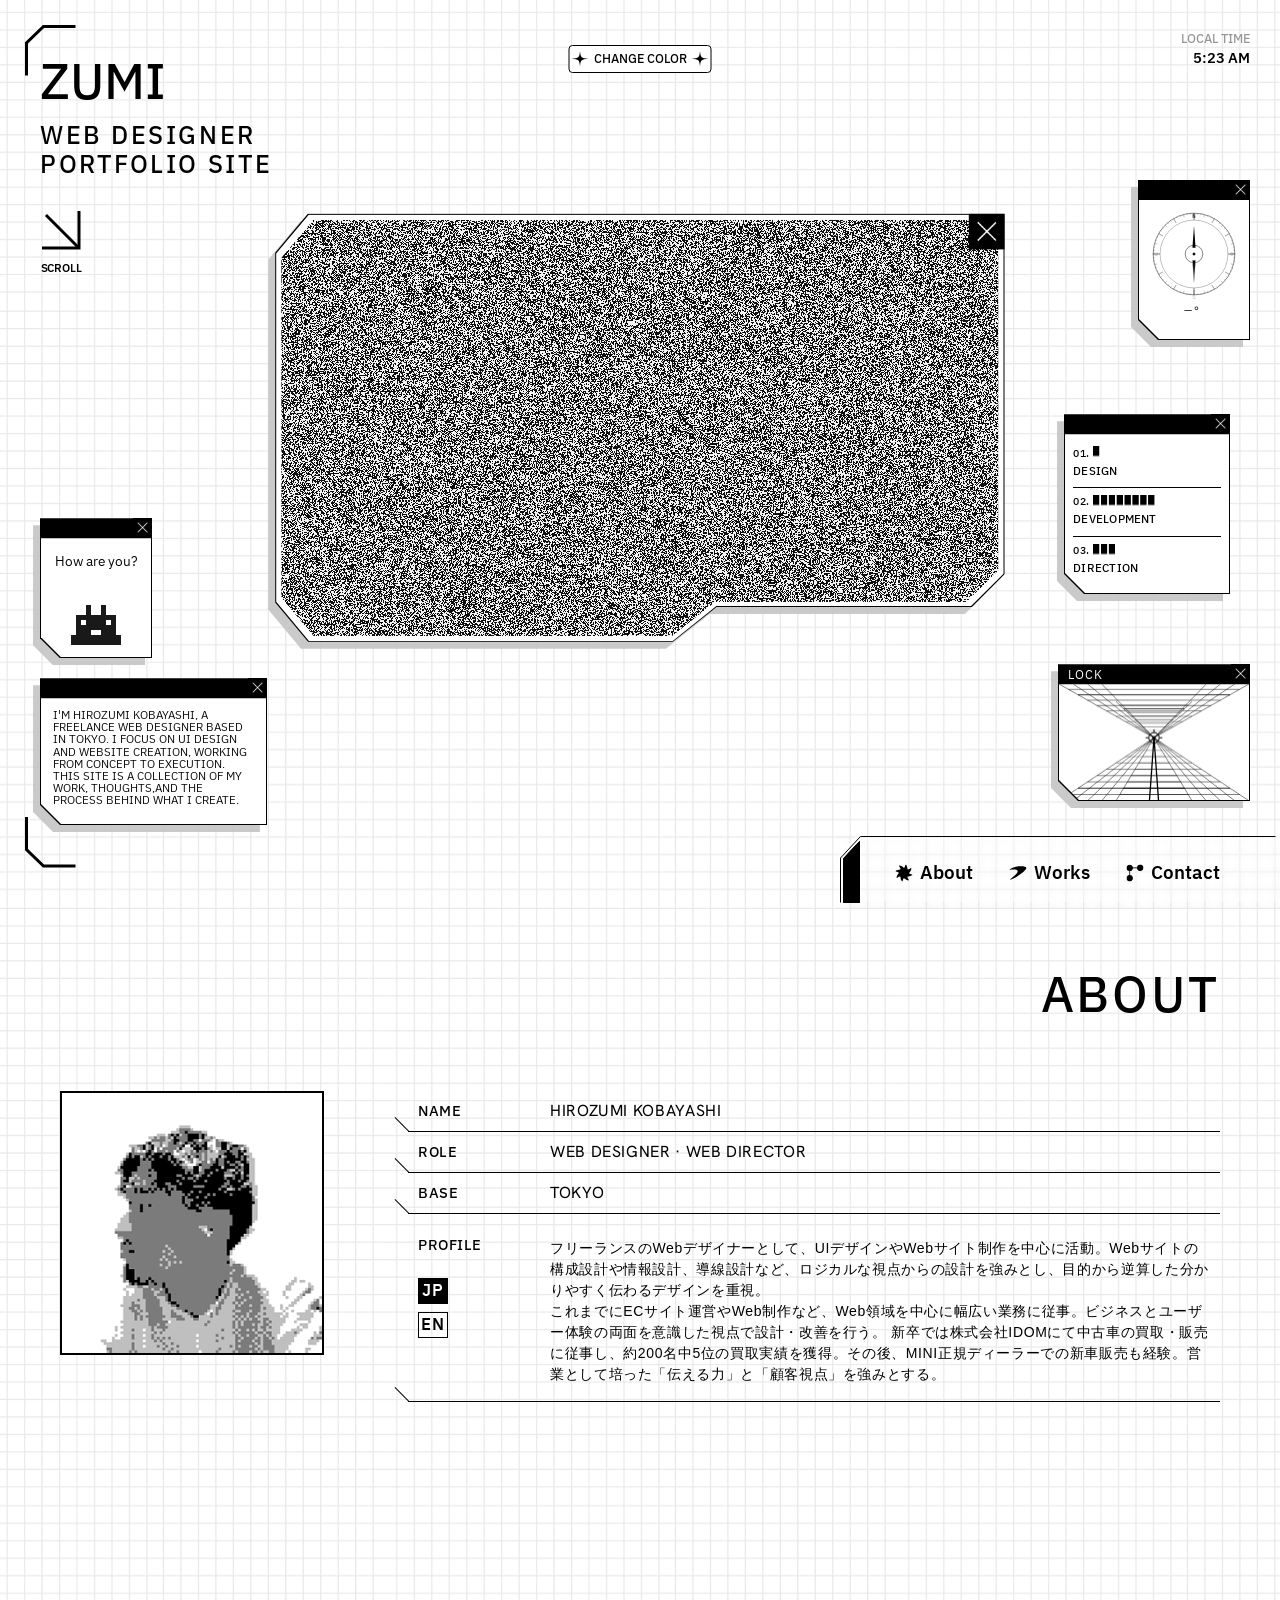
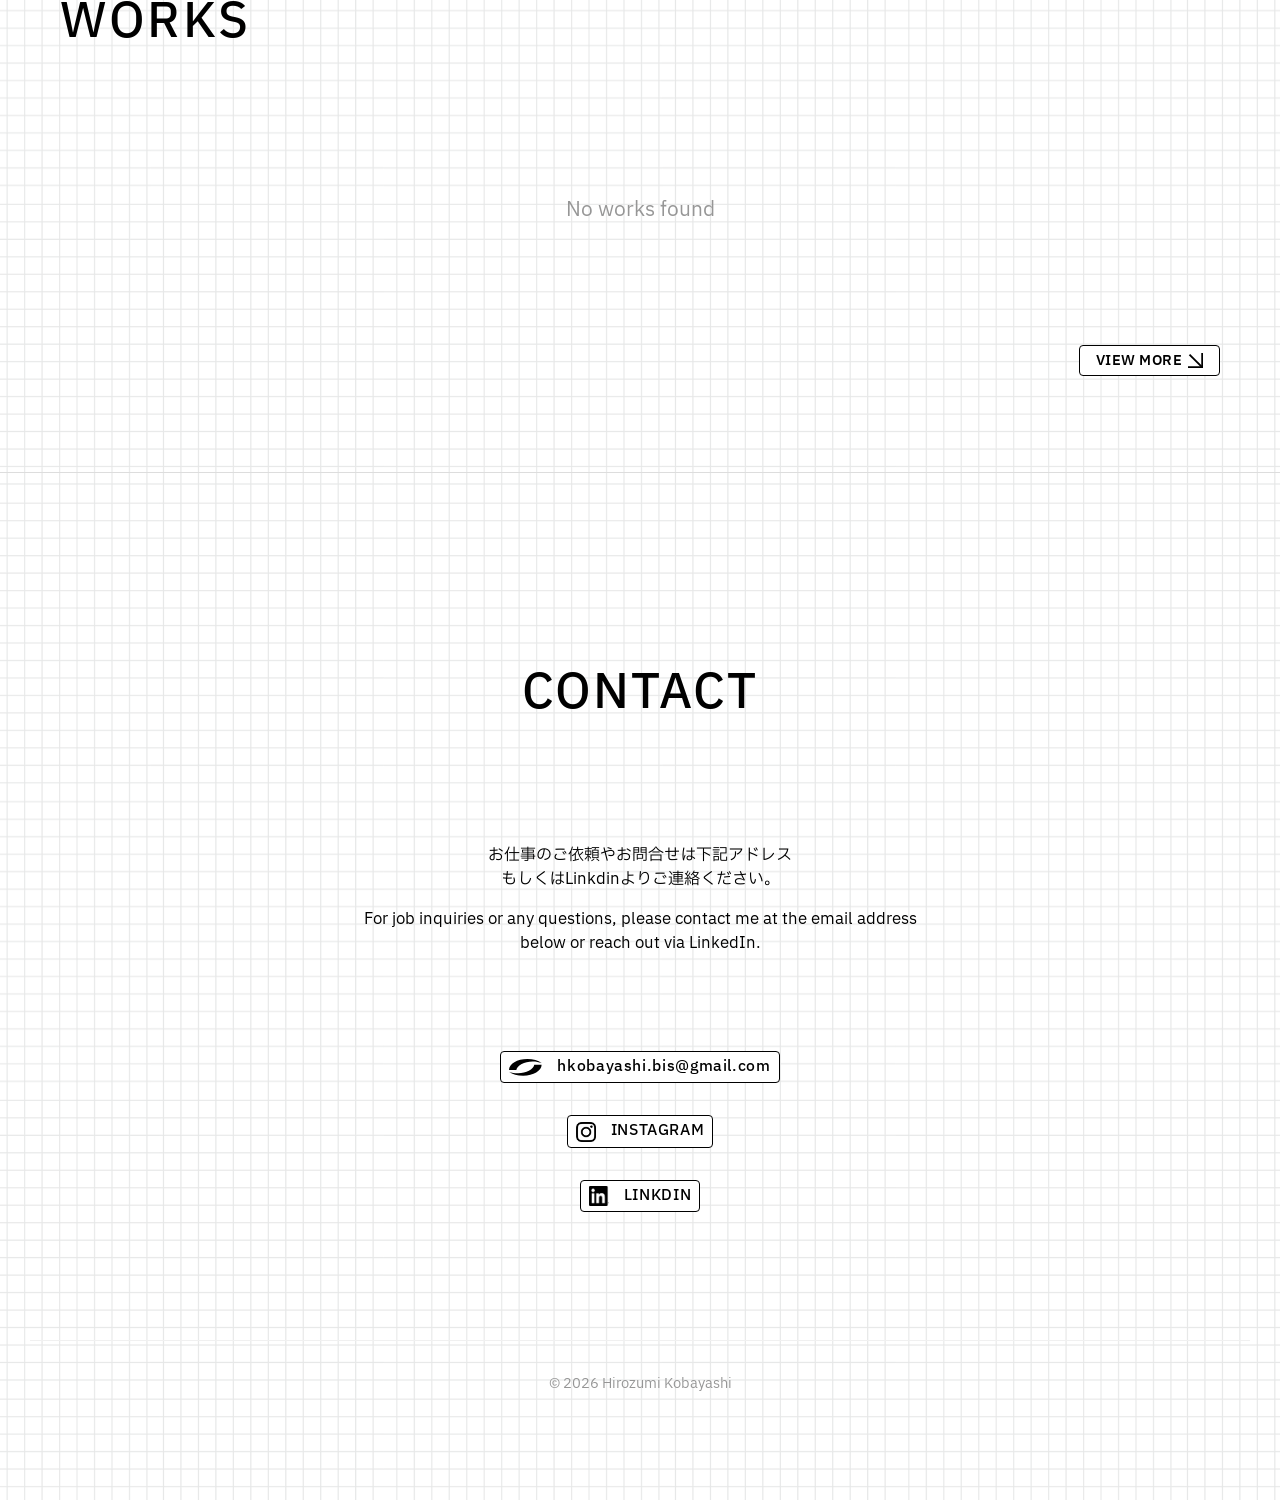
==== index.html @ ba801292 "Initial commit" ====
<!DOCTYPE html>
<html lang="en">

<head>
    <meta charset="UTF-8">
    <meta name="viewport" content="width=device-width, initial-scale=1.0">
    <title>Zumi - Web Designer Portfolio</title>
    <link rel="preconnect" href="https://fonts.googleapis.com">
    <link rel="preconnect" href="https://fonts.gstatic.com" crossorigin>
    <link
        href="https://fonts.googleapis.com/css2?family=Hanken+Grotesk:ital,wght@0,100..900;1,100..900&family=IBM+Plex+Sans+JP:wght@100;200;300;400;600;700&display=swap"
        rel="stylesheet">
    <link rel="stylesheet" href="style.css">
    <link rel="stylesheet" href="assets/css/main.css">
    <link rel="stylesheet" href="assets/css/archive.css">
</head>

<body>
    <!-- Navigation Fixed Header -->
    <header class="site-header fixed-header">
        <div class="header-container">
            <div class="header-border">
                <svg xmlns="http://www.w3.org/2000/svg" width="436" height="67" viewBox="0 0 436 67" fill="none">
                    <path id="border1" d="M19.5 5.5V66.5H3.5V22.5L19.5 5.5Z" fill="black" />
                    <path id="border2" d="M435.5 0.5H20.4661L0.5 22.0278V66.5M19.5 5.5V66.5H3.5V22.5L19.5 5.5Z"
                        stroke="black" />
                </svg>
                <!-- Primary Navigation -->
                <nav class="site-nav">
                    <ul class="nav-menu">
                        <li class="nav-item">
                            <a href="#about" class="nav-link">
                                <svg xmlns="http://www.w3.org/2000/svg" width="337" height="337" viewBox="0 0 337 337"
                                    fill="none" alt="About Icon" class="nav-icon">
                                    <path
                                        d="M334.28 197C313.28 193 290.28 189 272.28 176C267.28 167 275.28 159 281.28 152C296.28 131 308.28 112 314.28 87C315.28 80 312.28 70 304.28 71C288.28 85 268.28 96 247.28 99C242.28 100 239.28 95 238.28 91C235.28 63 227.28 36 216.28 11C213.28 5 207.28 0 200.28 0C193.28 1 195.28 10 194.28 15C190.28 33 186.28 50 175.28 64C172.28 68 167.28 66 163.28 64C138.28 46 115.28 30 86.28 22C81.28 21 77.28 23 73.28 25C69.28 27 71.28 30 71.28 32C82.28 51 96.28 67 99.28 89C99.28 94 95.28 97 91.28 97C62.28 101 36.28 108 10.28 120C3.28004 124 -2.71996 132 1.28004 140C22.28 143 42.28 147 61.28 159C65.28 161 67.28 165 65.28 169C54.28 188 40.28 204 31.28 224C27.28 233 24.28 241 21.28 250C20.28 256 22.28 262 27.28 265C29.28 266 32.28 266 34.28 264L37.28 261C40.28 260 42.28 258 44.28 256C59.28 248 72.28 237 89.28 238C92.28 238 95.28 238 96.28 242C99.28 254 99.28 265 102.28 277C103.28 281 104.28 284 105.28 288C110.28 302 113.28 316 122.28 329C125.28 334 132.28 339 139.28 335C143.28 318 145.28 302 152.28 286C156.28 279 160.28 268 169.28 272C174.28 274 179.28 278 184.28 282C204.28 297 226.28 307 249.28 315C253.28 316 257.28 315 260.28 313C262.28 311 267.28 308 265.28 305C252.28 287 240.28 268 236.28 247C238.28 239 247.28 238 254.28 238C280.28 235 304.28 227 328.28 215C333.28 212 339.28 203 334.28 197Z" />
                                </svg>
                                <span>About</span>
                            </a>
                        </li>
                        <li class="nav-item">
                            <a href="./archive.html" class="nav-link">
                                <svg xmlns="http://www.w3.org/2000/svg" width="370" height="292" viewBox="0 0 370 292"
                                    fill="none" class="nav-icon" alt="Works Icon">
                                    <path
                                        d="M44.8409 281.771C-87.4091 331.661 196.751 181.841 177.921 102.111C162.391 36.3907 -89.9589 108.481 34.2611 45.6407C155.011 -15.4493 352.221 -9.90923 368.971 31.0408C384.511 69.0108 177.081 231.881 44.8309 281.771H44.8409Z" />
                                </svg>
                                <span>Works</span>
                            </a>
                        </li>
                        <li class="nav-item">
                            <a href="#contact" class="nav-link">
                                <svg xmlns="http://www.w3.org/2000/svg" width="197" height="195" viewBox="0 0 197 195"
                                    fill="none" class="nav-icon" alt="Contact Icon">
                                    <path
                                        d="M159.171 0C139.929 0 124.094 14.5736 122.094 33.2848H74.1965C71.5914 15.2337 56.0668 1.35951 37.2927 1.35951C16.6954 1.35951 0 18.055 0 38.6523C0 57.8939 14.5737 73.7288 33.2849 75.7288V120.385C14.5737 122.385 0 138.22 0 157.462C0 178.059 16.6954 194.754 37.2927 194.754C57.8899 194.754 74.5855 178.059 74.5855 157.462C74.5855 138.22 60.0118 122.385 41.3006 120.385V75.7288C59.1435 73.8192 73.2142 59.332 74.4794 41.3045H122.09C124.09 60.0157 139.925 74.5894 159.167 74.5894C179.764 74.5894 196.46 57.8939 196.46 37.2967C196.46 16.6994 179.764 0.00393311 159.167 0.00393311L159.171 0Z" />
                                </svg>
                                <span>Contact</span>
                            </a>
                        </li>
                    </ul>
                </nav>
            </div>
            <div class="header-bg">
                <svg xmlns="http://www.w3.org/2000/svg" width="445" height="66" viewBox="0 0 445 66" fill="none">
                    <foreignObject x="0" y="0" width="0" height="0">
                        <div xmlns="http://www.w3.org/1999/xhtml"
                            style="backdrop-filter:blur(0px);clip-path:url(#bgblur_0_22_301_clip_path);height:100%;width:100%">
                        </div>
                    </foreignObject>
                    <path data-figma-bg-blur-radius="0" d="M20 0.133975L445 0V66H0V21.5L20 0.133975Z" fill="white"
                        fill-opacity="0.4" />
                    <defs>
                        <clipPath id="bgblur_0_22_301_clip_path" transform="translate(0 0)">
                            <path d="M20 0.133975L445 0V66H0V21.5L20 0.133975Z" />
                        </clipPath>
                    </defs>
                </svg>

            </div>
        </div>
    </header>

    <div class="screen-frame top">
        <svg xmlns="http://www.w3.org/2000/svg" width="51" height="51" viewBox="0 0 51 51" fill="none">
            <path d="M50.5 1.5L18.5 1.5L1.5 18V50.5" stroke="black" stroke-width="3" />
        </svg>
    </div>

    <div class="screen-frame bottom">
        <svg xmlns="http://www.w3.org/2000/svg" width="51" height="51" viewBox="0 0 51 51" fill="none">
            <path d="M50.5 49H18.5L1.5 32.5V0" stroke="black" stroke-width="3" />
        </svg>
    </div>

    <div class="local-time">
        <p class="time-label">LOCAL TIME</p>
        <p class="time-display" id="current-time">--:-- --</p>
    </div>

    <button id="btn-toggle"><svg xmlns="http://www.w3.org/2000/svg" width="17" height="16" viewBox="0 0 17 16"
            fill="none">
            <path
                d="M17 7.81817C9.71271 8.43728 9.16754 8.93359 8.5 15.6363C7.8269 8.93359 7.28729 8.43216 0 7.81817C7.28729 7.19906 7.83246 6.70275 8.5 0C9.1731 6.70275 9.71271 7.20418 17 7.81817Z" />
        </svg><span>CHANGE COLOR</span><svg xmlns="http://www.w3.org/2000/svg" width="17" height="16"
            viewBox="0 0 17 16" fill="none">
            <path
                d="M17 7.81817C9.71271 8.43728 9.16754 8.93359 8.5 15.6363C7.8269 8.93359 7.28729 8.43216 0 7.81817C7.28729 7.19906 7.83246 6.70275 8.5 0C9.1731 6.70275 9.71271 7.20418 17 7.81817Z" />
        </svg></button>

    <!-- Main Content Wrapper -->
    <div class="site-main-wrapper">
        <!-- Hero Section -->
        <section class="hero-section" id="home">
            <div class="hero-container">
                <div class="hero-left">
                    <div class="hero-left-inner">
                        <h1 class="hero-title">ZUMI</h1>
                        <div class="hero-subtitle">
                            <h2>Web Designer<br>Portfolio Site</h2>
                        </div>
                        <a href="#about" class="scroll-btn">
                            <svg xmlns="http://www.w3.org/2000/svg" width="39" height="39" viewBox="0 0 39 39"
                                fill="none">
                                <path d="M37 0V37H0" stroke-width="3" />
                                <line x1="35.9393" y1="36.0607" x2="3.93934" y2="4.06066" stroke-width="3" />
                            </svg>
                            <span>SCROLL</span>
                        </a>
                    </div>
                    <div class="hero-left-bottom">
                        <div class="shadow-wrapper">
                            <div class="monster-container">
                                <div class="monster-inner">
                                    <p class="speech">&#92;&ensp;Hi Guys!&ensp;/</p>
                                    <div class="pixel-monster"></div>
                                </div>
                            </div>
                        </div>
                        <div class="shadow-wrapper wait">
                            <div class="intro-txt">
                                <div class="box-inner">
                                    <p>I'm Hirozumi Kobayashi, a freelance web designer based in Tokyo. I focus on UI
                                        design and website creation, working from concept to execution. This site is a
                                        collection of my work, thoughts,and the process behind what I create.</p>
                                </div>
                            </div>
                        </div>
                    </div>


                </div>

            </div>
            <!-- Portfolio Preview - Slideshow -->
            <div class="card-shadow" id="no1">
                <div class="card-border-outer">
                    <div class="card-border-inner">
                        <div class="slideshow-container">
                            <div class="card-content slide ">
                                <div class="transparent"></div>
                            </div>
                            <div class="card-content slide active">
                                <img src="assets/images/slider1.png" alt="Featured Work 1">
                            </div>
                            <div class="card-content slide ">
                                <div class="transparent"></div>
                            </div>
                            <div class="card-content slide">
                                <img src="assets/images/slider2.png" alt="Featured Work 2">
                            </div>
                            <div class="card-content slide ">
                                <div class="transparent"></div>
                            </div>
                            <div class="card-content slide">
                                <img src="assets/images/slider3.png" alt="Featured Work 3">
                            </div>
                        </div>
                    </div>
                </div>
            </div>

            <div class="shadow-wrapper">
                <div class="compass-box wait">
                    <div class="box-inner">
                        <div class="compass-wrap">
                            <svg id="compass" viewBox="-140 -140 280 280" xmlns="http://www.w3.org/2000/svg">
                                <circle cx="0" cy="0" r="130" fill="none" stroke="#111" stroke-width="1.5" />
                                <circle cx="0" cy="0" r="108" fill="none" stroke="#ddd" stroke-width="0.8" />
                                <circle cx="0" cy="0" r="28" fill="none" stroke="#111" stroke-width="1.5" />
                                <g id="ticks"></g>
                                <line x1="0" y1="-130" x2="0" y2="-108" stroke="#111" stroke-width="1.5" />
                                <line x1="0" y1="108" x2="0" y2="130" stroke="#111" stroke-width="1.5" />
                                <line x1="-130" y1="0" x2="-108" y2="0" stroke="#111" stroke-width="1.5" />
                                <line x1="108" y1="0" x2="130" y2="0" stroke="#111" stroke-width="1.5" />
                                <text x="0" y="-114" text-anchor="middle" dominant-baseline="auto"
                                    font-family="'Courier New',monospace" font-size="18" fill="#111">N</text>
                                <text x="0" y="130" text-anchor="middle" dominant-baseline="hanging"
                                    font-family="'Courier New',monospace" font-size="18" fill="#bbb">S</text>
                                <text x="116" y="0" text-anchor="start" dominant-baseline="middle"
                                    font-family="'Courier New',monospace" font-size="18" fill="#bbb">E</text>
                                <text x="-116" y="0" text-anchor="end" dominant-baseline="middle"
                                    font-family="'Courier New',monospace" font-size="18" fill="#bbb">W</text>
                                <g id="needle">
                                    <polygon points="0,-90 5,-20 -5,-20" fill="#111" />
                                    <polygon points="0,90 5,20 -5,20" fill="none" stroke="#bbb" stroke-width="1.2" />
                                    <circle cx="0" cy="0" r="4" fill="#111" />
                                </g>
                            </svg>
                        </div>

                        <div class="readout">
                            <div class="deg" id="degTxt">— °</div>
                            <div class="dir" id="dirTxt"></div>
                        </div>
                    </div>
                </div>
            </div>
            <div class="shadow-wrapper">
                <div class="scope-wrap">
                    <div class="screen">
                        <canvas id="c"></canvas>
                    </div>
                    <div class="readout-scope" id="rd">↓K7K3</div>
                </div>
            </div>
            <div class="shadow-wrapper">
                <div class="meter-container">
                    <div class="meter-inner">
                        <div class="row">
                            <div class="top-line">
                                <span class="num">01.</span>
                                <div class="bar-area"><canvas id="c1" height="7"></canvas></div>
                            </div>
                            <div class="label">DESIGN</div>
                        </div>
                        <div class="row">
                            <div class="top-line">
                                <span class="num">02.</span>
                                <div class="bar-area"><canvas id="c2" height="7"></canvas></div>
                            </div>
                            <div class="label">DEVELOPMENT</div>
                        </div>
                        <div class="row">
                            <div class="top-line">
                                <span class="num">03.</span>
                                <div class="bar-area"><canvas id="c3" height="7"></canvas></div>
                            </div>
                            <div class="label">DIRECTION</div>
                        </div>
                    </div>
                </div>
            </div>
        </section>

        <!-- About Section -->
        <section class="about-section" id="about">
            <div class="section-container">
                <div class="about-wrapper">
                    <h2 class="about-title">ABOUT</h2>
                    <div class="about-content">
                        <!-- Profile Image -->
                        <div class="about-image-container">
                            <div class="image-shadow"></div>
                            <img src="assets/images/self-portrait.png" alt="Profile" class="about-image">
                        </div>

                        <!-- Profile Information -->
                        <div class="about-info">
                            <!-- Metadata Section -->
                            <div class="about-metadata">
                                <div class="metadata-row">
                                    <span class="metadata-label">NAME</span>
                                    <span class="metadata-value">HIROZUMI KOBAYASHI</span>
                                </div>
                                <div class="metadata-row">
                                    <span class="metadata-label">ROLE</span>
                                    <span class="metadata-value">WEB DESIGNER · WEB DIRECTOR</span>
                                </div>
                                <div class="metadata-row">
                                    <span class="metadata-label">BASE</span>
                                    <span class="metadata-value">TOKYO</span>
                                </div>
                            </div>

                            <!-- Profile Section -->
                            <div class="about-profile">
                                <div class="profile-header">
                                    <h3 class="profile-title">PROFILE</h3>
                                    <div class="language-toggle">
                                        <button class="lang-btn active" data-lang="jp">JP</button>
                                        <button class="lang-btn" data-lang="en">EN</button>
                                    </div>
                                </div>

                                <div class="profile-text" id="profile-jp">
                                    <p>フリーランスのWebデザイナーとして、UIデザインやWebサイト制作を中心に活動。Webサイトの構成設計や情報設計、導線設計など、ロジカルな視点からの設計を強みとし、目的から逆算した分かりやすく伝わるデザインを重視。<br>
                                        これまでにECサイト運営やWeb制作など、Web領域を中心に幅広い業務に従事。ビジネスとユーザー体験の両面を意識した視点で設計・改善を行う。
                                        新卒では株式会社IDOMにて中古車の買取・販売に従事し、約200名中5位の買取実績を獲得。その後、MINI正規ディーラーでの新車販売も経験。営業として培った「伝える力」と「顧客視点」を強みとする。
                                    </p>
                                </div>

                                <div class="profile-text hidden" id="profile-en">
                                    <p>Freelance Web Designer specializing in UI design and website development.
                                        Strengths include logical, structured approaches to website architecture,
                                        information design, and user flow, with a strong focus on creating clear,
                                        purpose-driven designs by working backward from business goals.<br>Experienced
                                        in a wide range of web-related work, including e-commerce site operations and
                                        web production. Approaches design and improvement from both business and user
                                        experience perspectives.<br>Began career at IDOM Inc., working in used car
                                        purchasing and sales, achieving 5th place in performance out of approximately
                                        200 employees. Later gained experience in new car sales at an authorized MINI
                                        dealership. Brings strong communication skills and a customer-centric mindset
                                        developed through a background in sales.</p>
                                </div>
                            </div>
                        </div>
                    </div>
                </div>
            </div>
        </section>

        <!-- Works Section -->
        <section class="works-section" id="works">
            <div class="section-container">
                <h2 class="section-title">Works</h2>
                <div class="works-grid" id="works-container">
                    <!-- Works will be dynamically loaded from microCMS -->
                    <div class="loading">Loading works...</div>
                </div>
                <div class="link-wrapper">
                    <a href="./archive.html" class="link-btn" target="_blank" rel="noopener noreferrer">
                        <span>VIEW MORE</span><svg xmlns="http://www.w3.org/2000/svg" width="15" height="15"
                            viewBox="0 0 39 39" fill="none">
                            <path d="M37 0V37H0" stroke-width="5"></path>
                            <line x1="35.9393" y1="36.0607" x2="3.93934" y2="4.06066" stroke-width="5"></line>
                        </svg>
                    </a>
                </div>
            </div>
        </section>

        <!-- Footer -->
        <footer class="site-footer" id="contact">
            <div class="footer-container">
                <section class="contact-section">
                    <div class="contact-header">
                        <h2>Contact</h2>
                    </div>

                    <div class="contact-content">
                        <div class="contact-message">
                            <p>お仕事のご依頼やお問合せは下記アドレス<br>
                                もしくはLinkdinよりご連絡ください。</p>
                            <p>For job inquiries or any questions, please contact me at the email address below or reach
                                out via LinkedIn.</p>
                        </div>

                        <!-- Contact Links -->
                        <div class="contact-links">
                            <!-- Email -->
                            <a href="mailto:hkobayashi.bis@gmail.com" class="link-box email-link">
                                <svg xmlns="http://www.w3.org/2000/svg" width="33" height="17" viewBox="0 0 33 17"
                                    fill="none">
                                    <path
                                        d="M32.616 3.98827C30.0295 2.97522 26.9284 2.38487 23.5957 2.38487C15.231 2.38487 8.32946 6.10113 7.33794 10.9002H0C0 4.87999 8.23488 0 18.3934 0C24.1247 0 29.2435 1.55317 32.616 3.98893V3.98827Z" />
                                    <path
                                        d="M0 12.6695C2.58645 13.6826 5.68757 14.2729 9.02027 14.2729C17.385 14.2729 24.2865 10.5567 25.278 5.75757H32.616C32.616 11.7778 24.3811 16.6578 14.2225 16.6578C8.49124 16.6578 3.37249 15.1046 0 12.6689V12.6695Z"
                                        fill="black" />
                                </svg>
                                <span>hkobayashi.bis@gmail.com</span>
                            </a>

                            <!-- Instagram -->
                            <a href="https://www.instagram.com/zumi_3132" class="link-box instagram-link"
                                target="_blank" rel="noopener noreferrer">
                                <figure class="icon-box">
                                    <div class="icon-shadow"></div>
                                    <img src="assets/images/insta-i.png" alt="Instagram Icon" class="contact-icon">
                                </figure>
                                <span>INSTAGRAM</span>
                            </a>

                            <!-- LinkedIn -->
                            <a href="www.linkedin.com/in/zumi3132" class="link-box linkedin-link" target="_blank"
                                rel="noopener noreferrer">
                                <figure class="icon-box">
                                    <div class="icon-shadow"></div>
                                    <img src="assets/images/linkdin-i.png" alt="LinkedIn Icon" class="contact-icon">
                                </figure>
                                <span>LINKDIN</span>
                            </a>
                        </div>
                    </div>

                    <!-- Copyright -->
                    <div class="copyright">
                        <p>© 2026 Hirozumi Kobayashi</p>
                    </div>
                </section>
            </div>
        </footer>
    </div>

    <script src="assets/js/main.js"></script>
    <script src="assets/js/top.js"></script>
</body>

<script>
    const canvas = document.getElementById('c');
    const ctx = canvas.getContext('2d');

    let W, H;
    function resize() {
        const r = canvas.parentElement.getBoundingClientRect();
        W = r.width; H = r.height;
        canvas.width = W; canvas.height = H;
    }
    resize();
    new ResizeObserver(resize).observe(canvas.parentElement);

    function getFillcolor() {
        return getComputedStyle(document.documentElement)
            .getPropertyValue('--color-primary').trim() || '#000';
    }

    const YELLOW = getFillcolor();
    const RED = getFillcolor();

    // scroll offset 0..1 cycles one "tile" forward
    let scroll = 0;
    const SPEED = 0.02;

    // Number of depth segments visible
    const SEGS = 10;

    function lerp(a, b, t) { return a + (b - a) * t; }

    function drawScene(scroll) {
        ctx.clearRect(0, 0, W, H);

        // --- Layout constants (in screen pixels) ---
        // The "tunnel" maps to left wall x=leftWall, right wall x=rightWall
        // at the NEAR edge (bottom of screen) and converges to VP
        const vpX = W * 0.5;
        const vpY = H * 0.46;  // vanishing point slightly above center

        // Near-plane extents
        const nearLeft = 0;
        const nearRight = W;
        const nearTop = 0;
        const nearBot = H;

        // Wall columns (left inner wall and right inner wall) at near plane
        // These define the trench width
        const trenchNearL = W * 0.30;
        const trenchNearR = W * 0.70;
        // Trench top / bottom at near plane
        const trenchNearTop = H * 0.15;
        const trenchNearBot = H;

        // VP for trench corners
        // All trench edges converge to vpX, vpY

        // Helper: get x on a line from (vpX,vpY) to (nearX, nearY) at depth t (0=vp, 1=near)
        function tx(nearX, t) { return lerp(vpX, nearX, t); }
        function ty(nearY, t) { return lerp(vpY, nearY, t); }

        // t values for each depth slice (scroll shifts them)
        // We draw SEGS+1 horizontal "rings"
        function tAtSlice(i) {
            // i=0 nearest, i=SEGS furthest
            // perspective: t = (i/SEGS)^0.55  so lines bunch at VP
            let raw = (i / SEGS + scroll) % 1;
            // map linearly — spacing appears perspective via the convergence math itself
            return raw;
        }

        ctx.lineWidth = 0.5;
        ctx.strokeStyle = YELLOW;
        ctx.globalAlpha = 1;

        // ---- Draw outer walls (floor and ceiling extending to screen edges) ----
        // These are the outer surfaces: ceiling goes from screen top-left/right to trench top
        // Floor goes from trench bottom to screen bottom-left/right

        // Outer ceiling left: corner at (0,0) near, converging strip
        // Outer ceiling right: corner at (W,0) near
        // But we just draw the radial lines from VP outward to screen corners
        // and horizontal rings across the full width

        // FULL WIDTH horizontal rings (ceiling + floor outer surfaces)
        for (let i = 0; i <= SEGS; i++) {
            let t = tAtSlice(i);
            if (t <= 0.01) continue;
            let alpha = Math.min(1, t * 1.8);
            ctx.globalAlpha = alpha;

            // Outer ceiling horizontal line (screen left to screen right at this depth)
            let yTop = ty(nearTop, t);
            ctx.beginPath();
            ctx.moveTo(tx(nearLeft, t), yTop);
            ctx.lineTo(tx(nearRight, t), yTop);
            ctx.stroke();

            // Outer floor horizontal line
            let yBot = ty(nearBot, t);
            ctx.beginPath();
            ctx.moveTo(tx(nearLeft, t), yBot);
            ctx.lineTo(tx(nearRight, t), yBot);
            ctx.stroke();

            // Trench inner ceiling (top of trench)
            let yTrenchTop = ty(trenchNearTop, t);
            ctx.beginPath();
            ctx.moveTo(tx(trenchNearL, t), yTrenchTop);
            ctx.lineTo(tx(trenchNearR, t), yTrenchTop);
            ctx.stroke();

            // Trench floor bottom line
            let yTrenchBot = ty(trenchNearBot, t);
            ctx.beginPath();
            ctx.moveTo(tx(trenchNearL, t), yTrenchBot);
            ctx.lineTo(tx(trenchNearR, t), yTrenchBot);
            ctx.stroke();
        }
        ctx.globalAlpha = 1;

        // ---- Radial lines (from VP outward) ----
        // Outer ceiling left side: VP -> (0, 0)
        ctx.beginPath(); ctx.moveTo(vpX, vpY); ctx.lineTo(nearLeft, nearTop); ctx.stroke();
        // Outer ceiling right side
        ctx.beginPath(); ctx.moveTo(vpX, vpY); ctx.lineTo(nearRight, nearTop); ctx.stroke();
        // Outer floor left
        ctx.beginPath(); ctx.moveTo(vpX, vpY); ctx.lineTo(nearLeft, nearBot); ctx.stroke();
        // Outer floor right
        ctx.beginPath(); ctx.moveTo(vpX, vpY); ctx.lineTo(nearRight, nearBot); ctx.stroke();

        // Trench left wall outer edge (left inner wall -> screen left)
        ctx.beginPath(); ctx.moveTo(vpX, vpY); ctx.lineTo(trenchNearL, nearBot); ctx.stroke();
        ctx.beginPath(); ctx.moveTo(vpX, vpY); ctx.lineTo(trenchNearL, trenchNearTop); ctx.stroke();
        // Trench right wall outer edge
        ctx.beginPath(); ctx.moveTo(vpX, vpY); ctx.lineTo(trenchNearR, nearBot); ctx.stroke();
        ctx.beginPath(); ctx.moveTo(vpX, vpY); ctx.lineTo(trenchNearR, trenchNearTop); ctx.stroke();

        // Extra vertical lines on ceiling/floor surface for grid density
        const EXTRA = 3;
        for (let e = 1; e <= EXTRA; e++) {
            let f = e / (EXTRA + 1);
            // Ceiling left zone
            let nx = lerp(nearLeft, trenchNearL, f);
            ctx.beginPath(); ctx.moveTo(vpX, vpY); ctx.lineTo(nx, nearTop); ctx.stroke();
            ctx.beginPath(); ctx.moveTo(vpX, vpY); ctx.lineTo(nx, nearBot); ctx.stroke();
            // Ceiling right zone
            let nx2 = lerp(trenchNearR, nearRight, f);
            ctx.beginPath(); ctx.moveTo(vpX, vpY); ctx.lineTo(nx2, nearTop); ctx.stroke();
            ctx.beginPath(); ctx.moveTo(vpX, vpY); ctx.lineTo(nx2, nearBot); ctx.stroke();
        }

        // ---- Red stripes (two vertical lines in center of trench) ----
        // They converge from VP downward within the trench
        const redLfrac = 0.44, redRfrac = 0.56;
        const redNearL = lerp(trenchNearL, trenchNearR, redLfrac);
        const redNearR = lerp(trenchNearL, trenchNearR, redRfrac);

        ctx.strokeStyle = RED;
        ctx.lineWidth = 1.3;
        ctx.beginPath(); ctx.moveTo(vpX, vpY); ctx.lineTo(redNearL, H); ctx.stroke();
        ctx.beginPath(); ctx.moveTo(vpX, vpY); ctx.lineTo(redNearR, H); ctx.stroke();
        ctx.strokeStyle = YELLOW;
        ctx.lineWidth = 1;

        // ---- Crosshair (fixed center) ----
        const cx = vpX, cy = vpY;
        const cr = Math.min(W, H) * 0.045;
        ctx.strokeStyle = YELLOW;
        ctx.lineWidth = 1;
        ctx.beginPath(); ctx.arc(cx, cy, cr, 0, Math.PI * 2); ctx.stroke();
        ctx.beginPath(); ctx.arc(cx, cy, cr * 0.25, 0, Math.PI * 2); ctx.stroke();
        // crosshair lines
        ctx.beginPath();
        ctx.moveTo(cx - cr * 1.6, cy); ctx.lineTo(cx - cr * 1.05, cy);
        ctx.moveTo(cx + cr * 1.05, cy); ctx.lineTo(cx + cr * 1.6, cy);
        ctx.moveTo(cx, cy - cr * 1.6); ctx.lineTo(cx, cy - cr * 1.05);
        ctx.moveTo(cx, cy + cr * 1.05); ctx.lineTo(cx, cy + cr * 1.6);
        ctx.stroke();
    }

    let frame = 0;
    function loop() {
        scroll = (scroll + SPEED) % 1;
        drawScene(scroll);
        frame++;
        requestAnimationFrame(loop);
    }
    loop();

    // Readout cycle
    const codes = ['K7K3', 'LOCK', 'ARM', '7K3K', 'K7K3', 'K7K3', 'TARGET'];
    let ci = 0;
    setInterval(() => { ci = (ci + 1) % codes.length; document.getElementById('rd').textContent = codes[ci]; }, 2400);
</script>
<script>
    const H_GRAPH = 5;
    const STRIPE_W = 8;
    const GAP = 2;
    const UNIT = STRIPE_W + GAP; // 1目盛り = 12px

    // 各行の設定c4
    const configs = [
        { speed: 0.55, freqs: [0.6, 1.2], amps: [0.30, 0.20], base: 0.52 },
        { speed: 1.10, freqs: [1.0, 0.4, 1.7], amps: [0.25, 0.18, 0.16], base: 0.60 },
        { speed: 0.75, freqs: [0.35, 1.5, 0.8], amps: [0.28, 0.20, 0.12], base: 0.55 },
        { speed: 1.40, freqs: [1.3, 0.55], amps: [0.28, 0.22], base: 0.58 },
    ];

    // 各行の「現在の目盛り数（小数）」と「表示目盛り数（整数、スナップ済み）」
    const states = configs.map(() => ({ current: 0, displayed: 0 }));

    const canvases = ['c1', 'c2', 'c3'].map(id => document.getElementById(id));
    let t = 0;
    let last = null;

    function getFill() {
        return getComputedStyle(document.documentElement)
            .getPropertyValue('--color-primary').trim() || '#000';
    }

    function getRawRatio(cfg, t) {
        let v = cfg.base;
        cfg.freqs.forEach((f, i) => {
            v += cfg.amps[i] * Math.sin(2 * Math.PI * f * t * cfg.speed + i * 1.7);
        });
        return Math.max(0.04, Math.min(1.0, v));
    }

    function drawBar(canvas, steps) {
        const parent = canvas.parentElement;
        const W = parent.offsetWidth || 200;
        if (canvas.width !== W) canvas.width = W;

        const ctx = canvas.getContext('2d');
        ctx.clearRect(0, 0, W, H_GRAPH);

        if (steps <= 0) return;

        const fill = getFill();
        const barW = steps * UNIT - GAP; // 最後のGAPは不要

        ctx.save();
        ctx.beginPath();
        ctx.rect(0, 0, barW, H_GRAPH);
        ctx.clip();

        ctx.fillStyle = fill;
        const count = steps;
        for (let i = 0; i < count; i++) {
            ctx.fillRect(i * UNIT, 0, STRIPE_W, H_GRAPH);
        }

        ctx.restore();
    }

    // アナログっぽい追従: 目標に向かってなめらかに近づき、整数にスナップ
    function updateState(state, targetSteps, dt) {
        // 慣性つきで目標に近づく（速さは差に比例）
        const lag = 8.0; // 大きいほど遅い
        state.current += (targetSteps - state.current) * (1 - Math.exp(-dt * lag));

        // 目盛り単位でスナップ（0.5以上で繰り上げ）
        state.displayed = Math.round(state.current);
    }

    function frame02(ts) {
        if (last === null) last = ts;
        const dt = Math.min((ts - last) / 1000, 0.05);
        last = ts;
        t += dt;

        canvases.forEach((cv, i) => {
            const W = cv.parentElement.offsetWidth || 200;
            const maxSteps = Math.floor((W + GAP) / UNIT);

            const ratio = getRawRatio(configs[i], t);
            const targetSteps = Math.round(ratio * maxSteps);

            updateState(states[i], targetSteps, dt);
            drawBar(cv, states[i].displayed);
        });

        requestAnimationFrame(frame02);
    }

    requestAnimationFrame(frame02);
</script>

</html>
---- style.css ----
/*!
Theme Name: My Portfolio
Theme URI: https://example.com
Author: Hirozumi Kobayashi
Author URI: https://example.com
Description: A modern web design portfolio theme
Version: 1.0.0
License: GPL v2 or later
License URI: https://www.gnu.org/licenses/gpl-2.0.html
Text Domain: my-portfolio
Domain Path: /languages
*/

/* Reset & Base Styles */
* {
  margin: 0;
  padding: 0;
  box-sizing: border-box;
}

html, body {
  width: 100%;
  height: 100%;
}

body {
  font-family: 'IBM Plex Sans JP', 'Noto Sans JP', sans-serif;
  font-size: 16px;
  line-height: 1.5;
  color: var(--color-primary);
  background:url('assets/images/whole-bg.png') repeat center center;
  background-size: 40% auto;
}

/* Typography */
h1, h2, h3, h4, h5, h6 {
  font-family:  'IBM Plex Sans JP', 'Noto Sans JP', sans-serif;
  font-weight: 500;
  line-height: 1.2;
  margin: 0;
}

h1 {
  font-size: 150px;
  font-weight: 400;
  letter-spacing: 0;
  line-height: 1;
}

h2 {
  font-size: 64px;
  letter-spacing: 2.56px;
  text-transform: uppercase;
  margin-bottom: 24px;
}

p {
  margin: 0;
  margin-block-start: 0;
    margin-block-end: 0;
}

a {
  color: var(--color-primary);
  text-decoration: none;
}

a:hover {
  text-decoration: underline;
  transition:all 0.3s ease;
}
.wait:hover {
  cursor: url('./assets/images/wait-hover.png'), auto;
}
/* Container */
.container {
  max-width: 1280px;
  margin: 0 auto;
  padding: 0 30px;
}

/* Navigation */
nav {
  font-family: 'Hanken Grotesk', sans-serif;
  font-size: 18px;
  font-weight: 600;
}

nav ul {
  list-style: none;
  display: flex;
  gap: 36px;
  align-items: center;
}

nav li {
  display: flex;
  gap: 8px;
  align-items: center;
}

nav a {
  color: var(--color-primary);
  text-decoration: none;
  transition: opacity 0.3s ease;
}

nav a:hover {
  opacity: 0.7;
}

/* Buttons */
button, .btn {
  border: 1px solid ;
  background: #fff;
  font-size: 14px;
  cursor: pointer;
  transition: all 0.3s ease;
  font-family: 'IBM Plex Sans JP', sans-serif;
  font-weight: 500;
}

button:hover, .btn:hover {
  background: var(--color-primary);
  color: #fff;
}
.link-btn{
  font-size: 14px;
  font-weight: 600;
  text-transform: uppercase;
  letter-spacing: 0.48px;
  color: var(--color-primary);
  background-color: var(--color-secondary); 
  border: 1px solid var(--color-primary); 
  padding: 4px 16px;
  border-radius: 4px;
  cursor: pointer;
  align-items: center;
  display: inline-flex;
  gap: 6px;
}
.link-btn svg path,
.link-btn svg line {
  stroke: var(--color-primary);
}
.link-btn:hover svg {
  transition: 0.3s ease-in-out;
  transform: rotate(-45deg);
}

/* Links with Icons */
.link-box {
  display: inline-flex;
  align-items: center;
  gap: 15px;
  border: 1px solid ;
  padding: 8px;
  border-radius: 4px;
  background: #fff;
  font-size: 18px;
  font-family: 'IBM Plex Sans JP', sans-serif;
  font-weight: 500;
  letter-spacing: 0.72px;
  margin: 16px 0;
}

.link-box img {
  width: 20px;
  height: 20px;
}
.shadow-wrapper {
      filter: drop-shadow(-7px 7px 0 rgb(196, 196, 196, 0.9));

}
/* Sections */
section {
  padding: 96px 0;
}

/* Works Section */
.works-section {
  padding: 96px 0;
}

.section-container {
  max-width: 1280px;
  margin: 0 auto;
  padding: 0 30px;
}

.section-title {
  font-size: 48px;
  letter-spacing: 2.56px;
  text-transform: uppercase;
  margin-bottom: 64px;
  font-family: "IBM Plex Sans JP", sans-serif;
  font-weight: 500;
}

/* Works Grid */
/* Styles managed by archive.css for works-grid layout */

.portfolio-item {
  cursor: pointer;
  transition: transform 0.3s ease;
}

.portfolio-item:hover {
  transform: translateY(-8px);
  opacity: 0.8;
}

.portfolio-thumbnail {
  width: 100%;
  height: 300px;
  overflow: hidden;
  border-radius: 4px;
  margin-bottom: 16px;
  background: #f0f0f0;
}

.portfolio-image {
  width: 100%;
  height: 100%;
  object-fit: cover;
}

.placeholder-image {
  display: flex;
  align-items: center;
  justify-content: center;
  width: 100%;
  height: 100%;
  background: #e0e0e0;
  color: #999;
  font-size: 14px;
}

.portfolio-info {
  padding: 0 8px;
}

.portfolio-title {
  font-size: 20px;
  font-weight: 600;
  margin-bottom: 8px;
  font-family: 'Hanken Grotesk', sans-serif;
}

.portfolio-role,
.portfolio-tool,
.portfolio-period {
  font-size: 14px;
  color: var(--color-accent);
  margin-bottom: 4px;
}

/* Work Detail Section */
.work-detail-section {
  padding: 96px 0;
}

.back-link {
  display: inline-block;
  margin-bottom: 32px;
  font-size: 16px;
  font-weight: 500;
  color: var(--color-primary);
  text-decoration: none;
  transition: opacity 0.3s ease;
}

.back-link:hover {
  opacity: 0.7;
}

.work-detail {
  padding: 48px;
  border-radius: 4px;
}

.work-detail-header h1 {
  font-size: 48px;
  font-weight: 400;
  margin-bottom: 32px;
  font-family: 'Hanken Grotesk', sans-serif;
}

.work-detail-meta {
  display: grid;
  grid-template-columns: repeat(auto-fit, minmax(200px, 1fr));
  gap: 32px;
  margin-bottom: 48px;
  padding-bottom: 48px;
  border-bottom: 1px solid #f0f0f0;
}

.meta-item h4 {
  font-size: 12px;
  font-weight: 600;
  color: var(--color-accent);
  text-transform: uppercase;
  letter-spacing: 0.48px;
  margin-bottom: 8px;
  font-family: 'IBM Plex Sans JP', sans-serif;
}

.meta-item p {
  font-size: 16px;
  color: var(--color-primary);
}

.work-detail-thumbnail {
  margin-bottom: 48px;
}

.work-detail-thumbnail img {
  width: 100%;
  height: auto;
  border-radius: 4px;
}

.work-section {
  margin-bottom: 48px;
}

.work-section h2 {
  font-size: 24px;
  letter-spacing: 0;
  text-transform: none;
  margin-bottom: 16px;
  font-family: 'Hanken Grotesk', sans-serif;
}

.work-content {
  font-size: 16px;
  line-height: 1.8;
  color: var(--color-primary);
}

.work-images {
  display: grid;
  grid-template-columns: repeat(auto-fit, minmax(250px, 1fr));
  gap: 24px;
}

.work-image-figure {
  margin: 0;
  overflow: hidden;
  border-radius: 4px;
}

.work-image {
  width: 100%;
  height: auto;
  display: block;
}

/* No Works Message */
.no-works,
.loading {
  text-align: center;
  padding: 48px;
  font-size: 18px;
  color: var(--color-accent);
}

/* Contact Section */
.contact-section {
  text-align: center;
}

.contact-header {
  margin-bottom: 48px;
}

.contact-message {
  margin-bottom: 32px;
  font-size: 16px;
  line-height: 1.8;
}

.contact-links {
  display: flex;
  gap: 24px;
  justify-content: center;
  flex-wrap: wrap;
  margin-bottom: 32px;
}
.icon-box {
  position: relative;
  width: 20px;
  height:20px;
}
.contact-icon {
  width: 24px;
  height: 24px;
  position: relative;
  z-index: 1;
}
.icon-shadow {
  content: '';
  width: 20px;
  height:20px;
  background-color:var(--color-primary);
  position: absolute;
  top: 0;
  left: 0;
  mix-blend-mode: lighten;
  z-index: 2;
}

.copyright {
  margin-top: 48px;
  padding-top: 48px;
  border-top: 1px solid #f0f0f0;
  font-size: 14px;
  color: var(--color-accent);
}

/* Responsive */
@media (max-width: 768px) {
  h1 {
    font-size: 48px;
  }

  h2 {
    font-size: 32px;
    letter-spacing: 1.28px;
  }

  nav ul {
    gap: 20px;
  }

  nav a {
    font-size: 14px;
  }

  section {
    padding: 48px 0;
  }

  .container {
    padding: 0 20px;
  }

  .section-container {
    padding: 0 20px;
  }

  .works-grid {
    grid-template-columns: 1fr;
    gap: 24px;
  }

  .portfolio-thumbnail {
    height: 200px;
  }

  .work-detail {
    padding: 24px;
  }

  .work-detail-header h1 {
    font-size: 32px;
  }

  .work-detail-meta {
    grid-template-columns: 1fr;
    gap: 16px;
  }

  .work-images {
    grid-template-columns: 1fr;
  }

  .contact-links {
    flex-direction: column;
  }
}
---- assets/css/main.css ----
/* Additional Styles for My Portfolio Theme */

:root {
  --color-primary: #000;
  --color-secondary: #fff;
  --color-accent: #969696;
  --spacing-xs: 8px;
  --spacing-sm: 16px;
  --spacing-md: 24px;
  --spacing-lg: 48px;
  --spacing-xl: 96px;
  --radius: 4px;
  --transition: all 0.3s ease;
  --bp-tablet: 768px;
  --bp-mobile: 480px;
}

/* Header Styles */
.site-header {
  position: fixed;
  bottom: -1vh;
  right: 0;
  background: transparent;
  z-index: 1000;
  padding: 0 ;
}

.header-container {
  display: flex;
  justify-content: space-between;
  align-items: center;
  margin: 0 auto;
}
.header-border {
  fill: #fff;
  stroke-width: 1px;
  stroke: var(--color-primary);
  position: absolute;
  top: 50%;
  left: 50%;
  transform: translate(-50%, -50%);
  z-index: 99;
}
.header-border svg #border1 {
  fill: var(--color-primary);
}
.header-border svg #border2 {
  stroke: var(--color-primary);
}
.header-bg {
  fill: rgba(255, 255, 255, 0.9);
  backdrop-filter: blur(3px);
}
.site-logo {
  flex: 0 0 auto;
}

.site-logo img {
  height: 66px;
  width: auto;
}

.site-nav {
  flex: 1 1 auto;
  display: flex;
  justify-content: center;
  position: absolute;
  top: 50%;
  left: 50%;
  transform: translate(-50%, -50%);
}

.nav-menu {
  list-style: none;
  display: flex;
  gap: 36px;
}

.nav-item {
  display: flex;
  gap: 8px;
  align-items: center;
}

.nav-link {
  display: flex;
  gap: 8px;
  align-items: center;
  color: var(--color-primary);
  text-decoration: none;
  font-family: "IBM Plex Sans JP", sans-serif;
  font-size: 18px;
  font-weight: 600;
  transition: var(--transition);
}

.nav-link:hover {
  opacity: 0.7;
}

.nav-icon {
  width: 17px;
  height: 17px;
  color: var(--color-primary);
}
.nav-icon path {
  fill: var(--color-primary);
}

.local-time {
  position: fixed;
  top: 30px;
  right: 30px;
  flex: 0 0 auto;
  text-align: right;
  font-size: 12px;
  font-weight: 500;
  z-index: 999;
}

.time-label {
  color: var(--color-accent);
  font-size: 12px;
}

.time-display {
  font-size: 14px;
  font-weight: 600;
}
.screen-frame {
  position: fixed;
  left: 25px;
  stroke-width: 1px;
  stroke: var(--color-primary);
}
.screen-frame path {
  stroke: var(--color-primary);
}
.screen-frame.top {
  top: 25px;
}
.screen-frame.bottom {
  bottom: 25px;
}
#btn-toggle {
  display: flex;
  position: fixed;
  top: 5%;
  right: 50%;
  transform: translateX(50%);
  padding: 4px 2px;
  justify-content: center;
  align-items: center;
  gap: 5px;
  align-self: stretch;
  font-size: 12px;
  font-family: "IBM Plex Sans JP";
  font-weight: 500;
  color: var(--color-primary);
  border: 1px solid var(--color-primary);
  border-radius: 4px;
  cursor: pointer;
  transition: all 0.3s ease;
  z-index: 999;
}
#btn-toggle path {
  fill: var(--color-primary);
}
#btn-toggle :hover{
  color: var(--color-secondary);
}
#btn-toggle :hover path {
  fill: var(--color-secondary);
}
#btn-toggle.active {
  background: var(--color-primary);
  color: var(--color-secondary);
}
#btn-toggle.active path {
  fill: var(--color-secondary);
}
#btn-toggle.active :hover path {
  fill: var(--color-primary);
}
/* Hero Section */
.hero-section {
  padding-top: 60px;
  padding-bottom: 48px;
}

.hero-container {
  display: grid;
  grid-template-columns: 1fr 1fr;
  gap: 64px;
  max-width: 1280px;
  margin: 0 auto;
  padding: 0 40px;
  align-items: center;
  height: 85vh;
}

.hero-left {
  display: flex;
  flex-direction: column;
  gap: 1.1vw;
  align-items: flex-start;
  height: 100%;
  justify-content: space-between;
}

.hero-title {
  font-size: 48px;
  font-family: "IBM Plex Sans JP", sans-serif;
  font-weight: 500;
  line-height: 1;
  margin-bottom: 15px;
}

.hero-subtitle {
  display: flex;
  flex-direction: column;
  gap: 45px;
  margin-bottom: 30px;
}

.hero-subtitle h2 {
  font-size: 24px;
  font-weight: 500;
  letter-spacing: 2.56px;
  text-transform: uppercase;
  line-height: 1.2;
  margin: 0;
}

.portfolio-preview img {
  width: 100%;
  height: auto;
  display: block;
}

.compass-box {
  width: 112px;
  height: 160px;
  display: flex;
  flex-direction: column;
  align-items: center;
  justify-content: center;
  background: var(--color-primary); /* これがボーダー色 */
  padding: 20px 1px 1px 1px;
  gap: 5%;
  clip-path: polygon(0 0, 100% 0, 100% 100%, 20px 100%, 0 calc(100% - 20px));
}
.box-inner {
  width: 100%;
  height: 100%;
  background: #fff;
  clip-path: inherit; /* 同じ形にする */
}

/* SVG はボックス幅に合わせて正方形で収める */
.compass-wrap {
  width: 80%;
  aspect-ratio: 1 / 1;
  flex-shrink: 0;
  margin: 10px auto 5px;
}
svg#compass {
  width: 100%;
  height: 100%;
  overflow: visible;
  display: block;
}
.compass-wrap svg circle,
.compass-wrap svg line {
  stroke: var(--color-primary);
}
.compass-wrap #needle polygon {
  fill: var(--color-primary);
}
/* テキスト表示エリア */
.readout {
  width: 100%;
  display: flex;
  flex-direction: column;
  align-items: center;
  gap: 2%;
}

.deg {
  font-size: 9.5%; /* 124px × 9.5% ≈ 11.8px */
  letter-spacing: 0.02em;
  color: var(--color-primary);
  white-space: nowrap;
  /* フォントサイズをボックス幅基準に */
  font-size: clamp(10px, 9.5%, 12px);
}

.dir {
  font-size: clamp(10px, 8%, 10px);
  letter-spacing: 0.05em;
  color: #aaa;
  min-height: 1em;
}
.scroll-btn {
  display: inline-flex;
  flex-direction: column;
  align-items: center;
  width: 42px;
  height: auto;
  justify-content: center;
  gap: 10px;
  background: transparent;
  border-radius: 50%;
  font-family: "IBM Plex Sans JP";
  font-size: 11px;
  font-style: normal;
  font-weight: 600;
  line-height: normal;
  letter-spacing: -0.22px;

}
.scroll-btn path,
.scroll-btn line {
  stroke: var(--color-primary);
}
.scroll-btn:hover svg {
  transition: 0.3s ease-in-out;
  transform: rotate(45deg);
}
.shadow-wrapper:has(.compass-box) {
  position: absolute;
  top: 20%;
  right: 30px;
}
.hero-left-bottom{
  width: 40%;
}
.shadow-wrapper:has(.intro-txt) {
  position: relative;
  width: 100%;
  max-width: 300px;
  margin-top: 20px;
}
.intro-txt {
  color: var(--color-primary);
  font-family: "IBM Plex Sans JP";
  font-size: 11px;
  font-style: normal;
  font-weight: 400;
  line-height: 110%; /* 15.4px */
  text-transform: uppercase;
  display: flex;
  flex-direction: column;
  align-items: center;
  justify-content: center;
  background: var(--color-primary); /* これがボーダー色 */
  padding: 20px 1px 1px 1px;
  gap: 5%;
  clip-path: polygon(0 0, 100% 0, 100% 100%, 20px 100%, 0 calc(100% - 20px));
}
.intro-txt .box-inner {
  padding: 12px 12px 17px 12px;
}
.intro-txt .box-inner p{
  overflow: hidden;
   animation: typing 2s steps(11), typingEffect .5s step-end infinite alternate;
}

/* 影 */
.card-shadow {
  filter: drop-shadow(-7px 7px 0 rgb(196, 196, 196, 0.9));
  position: absolute;
  width: 57%;
}
.card-shadow#no1 {
  top: 48%;
  right: 50%;
  transform: translate(50%, -50%);
  z-index: 4;
  perspective: 500px;
  touch-action: pinch-zoom;
}
#no1 .card-border-outer:before {
  content: "";
  position: absolute;
  top: 0;
  right: 0;
  width: 5%;
  height: auto;
  aspect-ratio: 1 / 1;
  background: url("../images/close-b.png") no-repeat center center / contain;
   background-color: var(--color-primary);
  z-index: 3;
}


/* 黒い細ボーダー */
.card-border-outer {
  padding: 1px;
  background: var(--color-primary);
  clip-path: polygon(
    0 9%,
    4.5% 0,
    100% 0,
    100% 9%,
    100% 82.5%,
    95.5% 90%,
    60.5% 90%,
    54.5% 98%,
    4.5% 98%,
    0 89%
  );
   --ease-out-cubic: cubic-bezier(0.33, 1, 0.68, 1);

  transition: rotate 0.2s var(--ease-out-cubic);
}


/* 白い太ボーダー */
.card-border-inner {
  padding: 5px;
  background: #fff;
  clip-path: inherit;
}

/* 中身 */
.card-content {
  width: 100%;
  height: 100%;
  overflow: hidden;
  clip-path: inherit;
}

.card-content img {
  width: 100%;
  height: 100%;
  object-fit: cover;
}
.card-content .transparent{
  background:
    repeating-radial-gradient(#000 0 0.0001%, var(--color-secondary) 0 0.0002%)
      50% 0/2500px 2500px,
    repeating-conic-gradient(#000 0 0.0001%, var(--color-secondary) 0 0.0002%)
      60% 60%/2500px 2500px;
  background-blend-mode: difference;
  animation: tv_noise 3s infinite alternate;
  width: 100%;
  aspect-ratio: 27/16;
}
@keyframes tv_noise {
  100% {
    background-position:
      50% 0,
      60% 50%;
  }
}
.shadow-wrapper::before{
  content: "";
    position: absolute;
    top: 0;
    right: 0;
    height: 19px;
    aspect-ratio: 1 / 1;
    background: url("../images/close-b.png") no-repeat center center / contain;
    background-color: var(--color-primary);
    z-index: 3;
}
.shadow-wrapper:has(.meter-container) {
    position: absolute;
    bottom:34%;
    right: 50px;
}
.meter-container {
  width: 166px;
  height: auto;
  clip-path: polygon(0 0, 100% 0, 100% 100%, 20px 100%, 0 calc(100% - 20px));
  background-color: var(--color-primary);
  padding: 20px 1px 1px 1px;
}
.meter-inner {
  width: 100%;
  height: 100%;
  background: #fff;
  clip-path: inherit; /* 同じ形にする */
  padding: 5px 0 15px;
}
.row {
  border-top: 1.5px solid var(--color-text-primary);
  padding: 0.4rem 0 0.5rem;
  width: 90%;
  margin: 0 auto;
      border-bottom: 1px solid var(--color-primary);
}
.row:last-child {
  border-bottom: 1.5px solid var(--color-text-primary);
  padding-bottom: 0.1rem;
}
.top-line {
  display: flex;
  align-items: center;
  gap: 0;
  margin-bottom: 4px;
}
.num {
  font-size: 10px;
  font-weight: 500;
  letter-spacing: 0.04em;
  color: var(--color-text-primary);
  white-space: nowrap;
  margin-right: 4px;
}
.bar-area {
  flex: 1;
  height: 14px;
  overflow: hidden;
  position: relative;
}
.bar-area canvas {
  display: block;
  position: absolute;
  top: 0;
  left: 0;
  aspect-ratio: auto;
  width: 100px;
}
.label {
  font-size: 11px;
  font-weight: 500;
  letter-spacing: 0.02em;
  text-transform: uppercase;
  color: var(--color-text-primary);
  line-height: 1.3;
  margin-top: 3px;
}
.noise-line {
  width: 100%;
}
#portrait-inner {
  position: relative;
  overflow: hidden;
}

#portrait-inner img {
  display: block;
  width: 100%;
}

/* グリッチレイヤー */
#portrait-inner::before,
#portrait-inner::after {
  content: "";
  position: absolute;
  inset: 0;
  background: url("../images/self-portrait.png") no-repeat center/contain;
  opacity: 1;
}

/* About Section */
.about-section {
  padding: 96px 0;
}

.about-wrapper {
  max-width: 1280px;
  margin: 0 auto;
  padding: 0 30px;
}

.about-title {
  font-family: "IBM Plex Sans JP", sans-serif;
  font-size: 48px;
  font-weight: 500;
  text-transform: uppercase;
  letter-spacing: 2.88px;
  margin-bottom: 64px;
  text-align: right;
}

.about-content {
  display: grid;
  grid-template-columns: 264px 1fr;
  gap: 64px;
  align-items: flex-start;
}

.about-image-container {
  width: 264px;
  height: 264px;
  border: 2px solid var(--color-primary);
  flex-shrink: 0;
  overflow: hidden;
  position: relative;
}
.image-shadow{
  background-color: var(--color-primary);
  width: 100%;
  height: 100%;
  position: absolute;
  top: 0;
  left: 0;
  mix-blend-mode:lighten;
  opacity: 0.8;
}


.about-image {
  width: 100%;
  height: 100%;
  /* object-fit: cover; */
  display: block;
}

.about-info {
  display: flex;
  flex-direction: column;
  gap: 16px;
}

/* About Metadata */
.about-metadata {
  display: flex;
  flex-direction: column;
  gap: 0;
}

.metadata-row {
  display: grid;
  grid-template-columns: 100px 1fr;
  gap: 32px;
  padding: 8px 10px;
  border-bottom: 1px solid var(--color-primary);
  align-items: baseline;
  margin-left: 20px;
  position: relative;
}
.metadata-row::before {
  content: "";
  position: absolute;
  left: -16px;
  bottom: 6px;
  width: 20px;
  height: 1px;
  background: var(--color-primary);
  transform: rotate(45deg);
}

.metadata-label {
  font-family: "IBM Plex Sans JP", sans-serif;
  font-size: 14px;
  font-weight: 500;
  text-transform: uppercase;
  letter-spacing: 0.56px;
  color: var(--color-primary);
}

.metadata-value {
  font-family: "Hanken Grotesk", sans-serif;
  font-size: 16px;
  font-weight: 400;
  text-transform: uppercase;
  letter-spacing: 0.64px;
  color: var(--color-primary);
}

/* About Profile */
.about-profile {
  display: grid;
  grid-template-columns: 100px 1fr;
  gap: 32px;
  padding: 8px 10px 16px;
  border-bottom: 1px solid var(--color-primary);
  margin-left: 20px;
  position: relative;
  flex-shrink: 0;
}
.about-profile::before {
  content: "";
  position: absolute;
  left: -16px;
  bottom: 6px;
  width: 20px;
  height: 1px;
  background: var(--color-primary);
  transform: rotate(45deg);
}

.profile-header {
  display: flex;
  flex-direction: column;
  justify-content: start;
  gap: 24px;
  width: 100px;
}

.profile-title {
  font-family: "IBM Plex Sans JP", sans-serif;
  font-size: 14px;
  font-weight: 500;
  text-transform: uppercase;
  letter-spacing: 0.56px;
  color: var(--color-primary);
  margin: 0;
}

.language-toggle {
  display: flex;
  flex-direction: column;
  gap: 8px;
}

.lang-btn {
  font-family: "IBM Plex Sans JP", sans-serif;
  font-size: 16px;
  font-weight: 600;
  text-align: center;
  text-transform: uppercase;
  letter-spacing: 0.64px;
  line-height: 24px;
  background: transparent;
  width: 30px;
  border: 1px solid var(--color-primary);
  cursor: pointer;
  transition: all 0.3s ease;
  color: var(--color-primary);
  justify-content: center;
  align-items: center;
}

.lang-btn.active {
  background: var(--color-primary);
  color: var(--color-secondary);
}

.lang-btn:hover {
  opacity: 0.8;
}

.profile-text {
  font-family: "Noto Sans JP", sans-serif;
  font-size: 14px;
  line-height: 150%;
  letter-spacing: 0.64px;
  color: var(--color-primary);
  display: block;
  transition: opacity 0.3s ease;
}
.profile-text p {
  flex-shrink: 0;
}

.profile-text.hidden {
  display: none;
}

/* Works Section */
.works-section {
  padding: 96px 30px;
}

#works-container {
  max-width: 1280px;
  height: auto;
  margin: 0 auto;
}

.view-more-btn {
  display: inline-flex;
  align-items: center;
  gap: 8px;
  border: 1px solid var(--color-primary);
  background: transparent;
  padding: 12px 24px;
  border-radius: 4px;
  font-size: 12px;
  font-weight: 600;
  text-transform: uppercase;
  letter-spacing: 0.48px;
  cursor: pointer;
  transition: var(--transition);
  margin-bottom: 48px;
}

.view-more-btn:hover {
  background: var(--color-primary);
  color: white;
}
.link-wrapper {
  display: flex;
  justify-content: end;
  margin-top: 40px;
  width: 100%;
}


.portfolio-gallery,
.portfolio-grid {
  display: grid;
  grid-template-columns: repeat(3, 1fr);
  gap: 32px;
}

.portfolio-item {
  position: relative;
  overflow: hidden;
  border-radius: 8px;
  cursor: pointer;
  transition: transform 0.3s ease;
}

.portfolio-item:hover {
  transform: scale(1.02);
}

.portfolio-item:hover .portfolio-image {
  opacity: 0.8;
}

.portfolio-image-wrapper {
  position: relative;
  overflow: hidden;
  background: #f0f0f0;
  aspect-ratio: 1;
}

.portfolio-image {
  width: 100%;
  height: 100%;
  object-fit: cover;
  transition: opacity 0.3s ease;
}

.portfolio-placeholder {
  width: 100%;
  height: 100%;
  background:
    linear-gradient(
      135deg,
      #f0f0f0 25%,
      transparent 25%,
      transparent 75%,
      #f0f0f0 75%,
      #f0f0f0
    ),
    linear-gradient(
      135deg,
      #f0f0f0 25%,
      transparent 25%,
      transparent 75%,
      #f0f0f0 75%,
      #f0f0f0
    );
  background-size: 20px 20px;
  background-position:
    0 0,
    10px 10px;
  background-color: #fafafa;
}

.portfolio-title {
  font-size: 14px;
  font-weight: 600;
  text-transform: uppercase;
  letter-spacing: 0.56px;
  margin-top: 16px;
}

.portfolio-categories {
  display: flex;
  flex-wrap: wrap;
  gap: 8px;
  margin-top: 8px;
}

.portfolio-category {
  font-size: 12px;
  background: #f0f0f0;
  padding: 4px 8px;
  border-radius: 4px;
}

/* Footer */
.site-footer {
  border-top: 1px solid #ddd;
  padding: 96px 30px 10px;
}

.footer-container {
  max-width: 1280px;
  margin: 0 auto;
}

.contact-section {
  display: flex;
  flex-direction: column;
  gap: 48px;
}

.contact-header {
  position: relative;
}

.contact-header h2 {
  font-size: 48px;
  text-transform: uppercase;
  letter-spacing: 1.92px;
  margin-bottom: 24px;
}

.contact-content {
  display: flex;
  flex-direction: column;
  gap: 48px;
  align-items: center;
  text-align: center;
}

.contact-message {
  max-width: 591px;
}

.contact-message p {
  font-size: 16px;
  line-height: 1.5;
  margin-bottom: 16px;
}

.contact-links {
  display: flex;
  flex-direction: column;
  gap: 32px;
  width: auto;
}
.contact-links a svg path{
  fill: var(--color-primary);
}

.link-box {
  display: inline-flex;
  align-items: center;
  justify-content: center;
  gap: 15px;
  border: 1px solid var(--color-primary);
  padding: 4px 8px;
  border-radius: 4px;
  background: white;
  font-size: 15px;
  font-weight: 500;
  letter-spacing: 0.64px;
  text-decoration: none;
  color: var(--color-primary);
  transition: var(--transition);
  width: fit-content;
  margin: 0 auto;
}

.link-box:hover {
  background: var(--color-primary);
  color: white;
}

.contact-icon {
  width: 20px;
  height: 20px;
  flex-shrink: 0;
}

.copyright {
  text-align: center;
  padding-top: 32px;
  font-size: 14px;
  color: var(--color-accent);
}

/* Page Content */
.page-container {
  max-width: 1280px;
  margin: 0 auto;
  padding: 0 30px;
}

.page-content,
.page-about,
.page-works,
.single-portfolio,
.default-post {
  padding: 120px 30px 96px;
  background: white;
}

.page-content h1,
.page-about h1,
.page-works h1,
.single-portfolio h1 {
  font-size: 64px;
  text-transform: uppercase;
  letter-spacing: 2.56px;
  margin-bottom: 48px;
}

.page-body,
.page-content,
.portfolio-content {
  max-width: 900px;
  margin: 0 auto;
}

.page-body p,
.portfolio-content p {
  line-height: 1.8;
  margin-bottom: 16px;
  font-size: 16px;
}

/* Portfolio Filters */
.portfolio-filters {
  display: flex;
  gap: 12px;
  margin-bottom: 48px;
  flex-wrap: wrap;
}

.filter-btn {
  border: 1px solid var(--color-primary);
  background: white;
  padding: 8px 16px;
  border-radius: 4px;
  font-size: 14px;
  font-weight: 600;
  cursor: pointer;
  transition: var(--transition);
  text-transform: uppercase;
  letter-spacing: 0.56px;
}

.filter-btn:hover,
.filter-btn.active {
  background: var(--color-primary);
  color: white;
}

/* Related Works */
.related-works {
  margin-top: 96px;
  padding-top: 64px;
  border-top: 1px solid #ddd;
}

.related-works h2 {
  margin-bottom: 48px;
}

.related-works-grid {
  display: grid;
  grid-template-columns: repeat(3, 1fr);
  gap: 32px;
}

.related-item {
  text-align: center;
}

.related-item a {
  text-decoration: none;
  color: var(--color-primary);
}

/* Responsive Design */
@media (max-width: 1024px) {
  .hero-container,
  .portfolio-gallery,
  .portfolio-grid,
  .related-works-grid {
    grid-template-columns: 1fr;
  }

  .about-content {
    grid-template-columns: 1fr;
  }

  h1 {
    font-size: 80px;
  }

  .hero-title {
    font-size: 100px;
  }

  h2 {
    font-size: 48px;
  }
}

@media (max-width: 768px) {
  .site-header {
    padding: 20px;
  }

  .header-container {
    flex-direction: column;
    gap: 20px;
  }

  .nav-menu {
    gap: 20px;
    font-size: 14px;
  }

  .hero-section {
    padding-top: 100px;
    padding-bottom: 48px;
  }

  .hero-container {
    gap: 32px;
    padding: 0 20px;
  }

  .hero-title {
    font-size: 60px;
  }

  .hero-subtitle h2 {
    font-size: 32px;
    letter-spacing: 1.28px;
  }

  .about-section {
    padding: 48px 20px;
  }

  .about-wrapper {
    padding: 0 20px;
  }

  .about-title {
    font-size: 48px;
    letter-spacing: 1.92px;
    margin-bottom: 48px;
  }

  .about-content {
    grid-template-columns: 1fr;
    gap: 32px;
    align-items: center;
  }

  .about-image-container {
    margin: 0 auto;
  }

  .about-info {
    gap: 32px;
  }

  .works-section,
  .site-footer {
    padding: 48px 20px;
  }

  .section-title {
    font-size: 48px;
    letter-spacing: 1.92px;
  }

  .metadata-row {
    grid-template-columns: 1fr;
    gap: 8px;
  }

  .portfolio-gallery,
  .portfolio-grid,
  .related-works-grid {
    grid-template-columns: repeat(2, 1fr);
    gap: 20px;
  }

  .contact-message p {
    font-size: 14px;
  }

  .link-box {
    font-size: 14px;
  }

  .page-content h1,
  .page-about h1,
  .page-works h1,
  .single-portfolio h1 {
    font-size: 48px;
  }
}

@media (max-width: 480px) {
  .hero-title {
    font-size: 40px;
  }

  .hero-subtitle h2 {
    font-size: 24px;
    letter-spacing: 0.96px;
  }

  h2 {
    font-size: 32px;
  }

  .section-title {
    font-size: 32px;
  }

  .about-title {
    font-size: 36px;
    letter-spacing: 1.44px;
  }

  .about-image-container {
    width: 100%;
    height: auto;
    max-width: 264px;
  }

  .profile-header {
    flex-direction: column;
    align-items: flex-start;
  }

  .metadata-label {
    font-size: 12px;
  }

  .metadata-value {
    font-size: 14px;
  }

  .lang-btn {
    font-size: 11px;
    padding: 5px 10px;
  }

  .profile-text {
    font-size: 13px;
    line-height: 1.8;
  }

  .portfolio-gallery,
  .portfolio-grid,
  .related-works-grid {
    grid-template-columns: 1fr;
  }

  nav ul {
    gap: 16px;
  }

  .nav-link {
    font-size: 14px;
  }

  .header-container {
    padding: 0 20px;
  }
}

/* Animations */
@keyframes fadeInUp {
  from {
    opacity: 0;
    transform: translateY(20px);
  }
  to {
    opacity: 1;
    transform: translateY(0);
  }
}

.portfolio-item {
  animation: fadeInUp 0.6s ease-out;
}

.section-title {
  animation: fadeInUp 0.6s ease-out 0.2s both;
}

/* Utility Classes */
.hidden {
  display: none;
}

.visible {
  display: block;
}

.text-center {
  text-align: center;
}

.mt-lg {
  margin-top: var(--spacing-lg);
}

.mb-lg {
  margin-bottom: var(--spacing-lg);
}

.px-lg {
  padding-left: var(--spacing-lg);
  padding-right: var(--spacing-lg);
}

/* Slideshow Styles */
.slideshow-container {
  position: relative;
  width: 100%;
  height: 100%;
  aspect-ratio: 27/16;
  overflow: hidden;
  clip-path: inherit;
}

.slide {
  position: absolute;
  top: 0;
  left: 0;
  width: 100%;
  height: 100%;
  opacity: 0;
  transition: opacity 0.2s ease-in-out;
  z-index: 1;
  filter: brightness(105%) contrast(90%) hue-rotate(25deg) opacity(99%) saturate(109%);
}

.slide.active {
  opacity: 1;
  z-index: 2;
}

.slide img {
  width: 100%;
  height: 100%;
  object-fit: cover;
  aspect-ratio: 487	/306;
}
.shadow-wrapper:has(.scope-wrap) {
    position: absolute;
    width: 15%;
    max-width: 250px;
    bottom: 11%;
    right: 30px;
}
.scope-wrap{
    background:var(--color-primary);
    display:flex;
    flex-direction:column;
    align-items:center;
    justify-content:center;
    clip-path: polygon(0 0, 100% 0, 100% 100%, 20px 100%, 0 calc(100% - 20px));
    padding: 20px 1px 1px 1px;
    position:relative;
}
  .screen{
    position:relative;
    width:100%;
    max-width:640px;
    aspect-ratio:640/390;
    overflow:hidden;
    background:var(--color-secondary);
    clip-path: inherit;
  }
  canvas{position:absolute;inset:0;width:100%;height:100%;}
  .readout-scope{
    color:var(--color-secondary);
    font-size:12px;
    letter-spacing:0.1em;
    animation:blk 3.5s step-end infinite;
    text-align: center;
    position: absolute;
    left: 5%;
    top:1%;
  }
  @keyframes blk{
    0%,72%{opacity:1}
    75%{opacity:0}
    80%{opacity:1}
    84%{opacity:0}
    88%{opacity:1}
  }
/* * モンスターの基本設定 */
.shadow-wrapper:has(.monster-container) {
    width: 112px;
}
.monster-container {
   width: 112px;
  height: 140px;
  display: flex;
  flex-direction: column;
  align-items: center;
  justify-content: center;
  background: var(--color-primary); /* これがボーダー色 */
  padding: 20px 1px 1px 1px;
  gap: 5%;
  clip-path: polygon(0 0, 100% 0, 100% 100%, 20px 100%, 0 calc(100% - 20px));
}
.monster-inner {
  width: 100%;
  height: 100%;
  background: #fff; /* モンスターの本体色 */
  clip-path: inherit; /* 同じ形にする */
  position: relative;
}
.speech{
  margin: 15px auto 0;
  text-align: center;
  font-size: 13px;
  color: var(--color-primary);
}
:root {
  --px-size: 5px; /* 1ピクセルの大きさ */
}

.pixel-monster {
  position: absolute;
  bottom: 40%;
  left: 27%;
  width: var(--px-size);
  height: var(--px-size);
  opacity: 0.9;
  /* 影は「x座標 y座標 色」の順。すべて--px-sizeの倍数です。
     0%（静止画）の形状：画像を忠実に再現
  */
  box-shadow: 
    /* 耳 */
    calc(var(--px-size) * 3) 0 var(--color-primary),
    calc(var(--px-size) * 3) calc(var(--px-size) * 1) var(--color-primary),
    calc(var(--px-size) * 6) 0 var(--color-primary),
    calc(var(--px-size) * 6) calc(var(--px-size) * 1) var(--color-primary),
    /* 胴体 */
    calc(var(--px-size) * 1) calc(var(--px-size) * 2) var(--color-primary),
    calc(var(--px-size) * 2) calc(var(--px-size) * 2) var(--color-primary),
    calc(var(--px-size) * 3) calc(var(--px-size) * 2) var(--color-primary),
    calc(var(--px-size) * 4) calc(var(--px-size) * 2) var(--color-primary),
    calc(var(--px-size) * 5) calc(var(--px-size) * 2) var(--color-primary),
    calc(var(--px-size) * 6) calc(var(--px-size) * 2) var(--color-primary),
    calc(var(--px-size) * 7) calc(var(--px-size) * 2) var(--color-primary),
    calc(var(--px-size) * 8) calc(var(--px-size) * 2) var(--color-primary),
    /* 目の列：白い目を2個配置 */
    calc(var(--px-size) * 1) calc(var(--px-size) * 3) var(--color-primary),
    calc(var(--px-size) * 2) calc(var(--px-size) * 3) var(--color-secondary),  /* 左目 */
    calc(var(--px-size) * 3) calc(var(--px-size) * 3) var(--color-primary),
    calc(var(--px-size) * 4) calc(var(--px-size) * 3) var(--color-primary),
    calc(var(--px-size) * 5) calc(var(--px-size) * 3) var(--color-primary),
    calc(var(--px-size) * 6) calc(var(--px-size) * 3) var(--color-primary),
    calc(var(--px-size) * 7) calc(var(--px-size) * 3) var(--color-secondary),  /* 右目 */
    calc(var(--px-size) * 8) calc(var(--px-size) * 3) var(--color-primary),
    /* 口の上の列 */
    calc(var(--px-size) * 1) calc(var(--px-size) * 4) var(--color-primary),
    calc(var(--px-size) * 2) calc(var(--px-size) * 4) var(--color-primary),
    calc(var(--px-size) * 3) calc(var(--px-size) * 4) var(--color-primary),
    calc(var(--px-size) * 4) calc(var(--px-size) * 4) var(--color-primary),
    calc(var(--px-size) * 5) calc(var(--px-size) * 4) var(--color-primary),
    calc(var(--px-size) * 6) calc(var(--px-size) * 4) var(--color-primary),
    calc(var(--px-size) * 7) calc(var(--px-size) * 4) var(--color-primary),
    calc(var(--px-size) * 8) calc(var(--px-size) * 4) var(--color-primary),
    /* 口のある最下層 */
    calc(var(--px-size) * 1) calc(var(--px-size) * 5) var(--color-primary),
    calc(var(--px-size) * 2) calc(var(--px-size) * 5) var(--color-primary),
    calc(var(--px-size) * 3) calc(var(--px-size) * 5) var(--color-primary),
    calc(var(--px-size) * 4) calc(var(--px-size) * 5) #fff, /* 口の空白（白） */
    calc(var(--px-size) * 5) calc(var(--px-size) * 5) #fff, /* 口の空白（白） */
    calc(var(--px-size) * 6) calc(var(--px-size) * 5) var(--color-primary),
    calc(var(--px-size) * 7) calc(var(--px-size) * 5) var(--color-primary),
    calc(var(--px-size) * 8) calc(var(--px-size) * 5) var(--color-primary),
      /* 最下層 */
    calc(var(--px-size) * 0) calc(var(--px-size) * 6) var(--color-primary),
    calc(var(--px-size) * 1) calc(var(--px-size) * 6) var(--color-primary),
    calc(var(--px-size) * 2) calc(var(--px-size) * 6) var(--color-primary),
    calc(var(--px-size) * 3) calc(var(--px-size) * 6) var(--color-primary),
    calc(var(--px-size) * 4) calc(var(--px-size) * 6) var(--color-primary),
    calc(var(--px-size) * 5) calc(var(--px-size) * 6) var(--color-primary),
    calc(var(--px-size) * 6) calc(var(--px-size) * 6) var(--color-primary),
    calc(var(--px-size) * 7) calc(var(--px-size) * 6) var(--color-primary),
    calc(var(--px-size) * 8) calc(var(--px-size) * 6) var(--color-primary),
    calc(var(--px-size) * 9) calc(var(--px-size) * 6) var(--color-primary),
  /* 最下層 */
    calc(var(--px-size) * 0) calc(var(--px-size) * 7) var(--color-primary),
    calc(var(--px-size) * 1) calc(var(--px-size) * 7) var(--color-primary),
    calc(var(--px-size) * 2) calc(var(--px-size) * 7) var(--color-primary),
    calc(var(--px-size) * 3) calc(var(--px-size) * 7) var(--color-primary),
    calc(var(--px-size) * 4) calc(var(--px-size) * 7) var(--color-primary),
    calc(var(--px-size) * 5) calc(var(--px-size) * 7) var(--color-primary),
    calc(var(--px-size) * 6) calc(var(--px-size) * 7) var(--color-primary),
    calc(var(--px-size) * 7) calc(var(--px-size) * 7) var(--color-primary),
    calc(var(--px-size) * 8) calc(var(--px-size) * 7) var(--color-primary),
    calc(var(--px-size) * 9) calc(var(--px-size) * 7) var(--color-primary);
  /* アニメーション設定 */
  animation: pogo 1s steps(2) infinite;
}

/* ポコポコ（2コマ）の動き */
@keyframes pogo {
  0%, 100% {
    transform: translateY(0) scale(1);
  }
  50% {
    /* 2コマ目で少し浮いて、少し縮む「ポコッ」とした動き */
    transform: translateY(calc(var(--px-size) * -1)) scale(1.02, 0.97);

  }
}
---- assets/css/archive.css ----
/**
 * Archive.css - Works List Page Styles
 * 
 * WORKSページの一覧表示スタイル
 */

/* =====================
   Archive Page Layout
   ===================== */

.archive-section {
  padding: 96px 0;
  min-height: 100vh;
}

.archive-container {
  max-width: 1280px;
  margin: 0 auto;
  padding: 0 50px;
}

/* =====================
   Archive Header
   ===================== */

.archive-header {
  text-align: center;
  margin-bottom: 80px;
}

.archive-header h1 {
  font-size: 64px;
  font-weight: 400;
  font-family: 'Hanken Grotesk', sans-serif;
  letter-spacing: 2.56px;
  text-transform: uppercase;
  margin-bottom: 16px;
  color: var(--color-primary);
}

.archive-header p {
  font-size: 18px;
  color: var(--color-accent);
  font-weight: 300;
}

/* =====================
   Works Grid Layout
   ===================== */
   .works-grid {
  display: grid;
  height: auto;
  grid-template-columns: repeat(2, 1fr);
  gap: 9%;
  position: relative;
}
.works-card-container{
  display: flex;
  position: relative;
  width: 100%;
  overflow: visible;
  aspect-ratio: 59.719 /40.281;
  transition: transform 0.3s ease;
  filter: drop-shadow(-7px 7px 0 rgb(196, 196, 196, 0.9));
}
   
.card-shadow:has(.works-content),.card-border-outer:has(.works-content){
  clip-path: polygon(0 4%, 4% 0, 100% 0, 100% 9%, 100% 82.5%, 95.5% 90%, 51% 90%, 45.5% 98%, 4.5% 98%, 0 89%);
  width: 100%;
}


/* =====================
   Card Image
   ===================== */

.works-card-image {
  /* 画像コンテナ */
  width: 100%;
  /* アスペクト比を固定（3:2） */
  aspect-ratio: 487	/306;
  
  /* 背景画像を中央表示・カバー */
  background-size: cover;
  background-position: center;
  background-color: #e0e0e0;
  /* ズームイン効果の準備 */
  transition: background-size 0.3s ease;
  clip-path: polygon(0 0%, 4% 0, 100% 0, 100% 9%, 100% 81.5%, 95.5% 89%, 50.5% 89%, 45% 98%, 4.5% 98%, 0 89%);
  width: 100%;
}


/* =====================
   Card Content
   ===================== */

.works-card-content {
  background: white;
  padding:0 8px 0 18px;
}

.works-card-title {
  font-size: 14px;
  font-family: "IBM Plex Sans JP";
font-style: normal;
font-weight: 500;
line-height: 150%; /* 21px */
letter-spacing: 0.56px;
  color: var(--color-primary);
  margin-bottom: 4px;
  /* テキストが長い場合は省略 */
  white-space: nowrap;
  overflow: hidden;
  text-overflow: ellipsis;
  border-bottom: solid 1px var(--color-primary);
}

.works-card-role {
  font-size: 14px;
  color: var(--color-accent);
  margin: 0;
  font-weight: 400;
}
.works-card-date{
  background: var(--color-primary);
  position: absolute;
  font-size: 13px;
  transform: rotate(90deg);
 right: -62px;
 top:42px;
 color: var(--color-secondary);
 padding: 2px 21px 2px 11px;
}

/* =====================
   Loading & Error States
   ===================== */

.loading-message {
  /* 3カラムをぐいぐい埋める */
  grid-column: 1 / -1;
  text-align: center;
  padding: 60px 20px;
  font-size: 18px;
  color: var(--color-accent);
}

.no-works {
  grid-column: 1 / -1;
  text-align: center;
  padding: 80px 20px;
  font-size: 20px;
  color: var(--color-accent);
}

.error-message {
  grid-column: 1 / -1;
  background: #fff3cd;
  border: 1px solid #ffc107;
  border-radius: 4px;
  padding: 16px;
  color: #856404;
  margin: 20px 0;
  text-align: center;
}

/* =====================
   Responsive Design
   ===================== */

/* タブレット（768px以下） */
@media (max-width: 768px) {
  .archive-section {
    padding: 64px 0;
  }

  .archive-container {
    padding: 0 20px;
  }

  .archive-header h1 {
    font-size: 48px;
    letter-spacing: 1.92px;
  }

  .archive-header p {
    font-size: 16px;
  }

  /* グリッドを2カラムに */
  .works-grid {
    grid-template-columns: repeat(2, 1fr);
    gap: 30px;
  }

  .archive-header {
    margin-bottom: 60px;
  }
}

/* スマートフォン（480px以下）*/
@media (max-width: 480px) {
  .archive-section {
    padding: 48px 0;
  }

  .archive-container {
    padding: 0 16px;
  }

  .archive-header h1 {
    font-size: 36px;
    letter-spacing: 1.44px;
  }

  .archive-header p {
    font-size: 14px;
  }

  /* グリッドを1カラムに */
  .works-grid {
    grid-template-columns: 1fr;
    gap: 20px;
  }

  .archive-header {
    margin-bottom: 40px;
  }

  .works-card-title {
    font-size: 18px;
  }

  .works-card-role {
    font-size: 13px;
  }
}
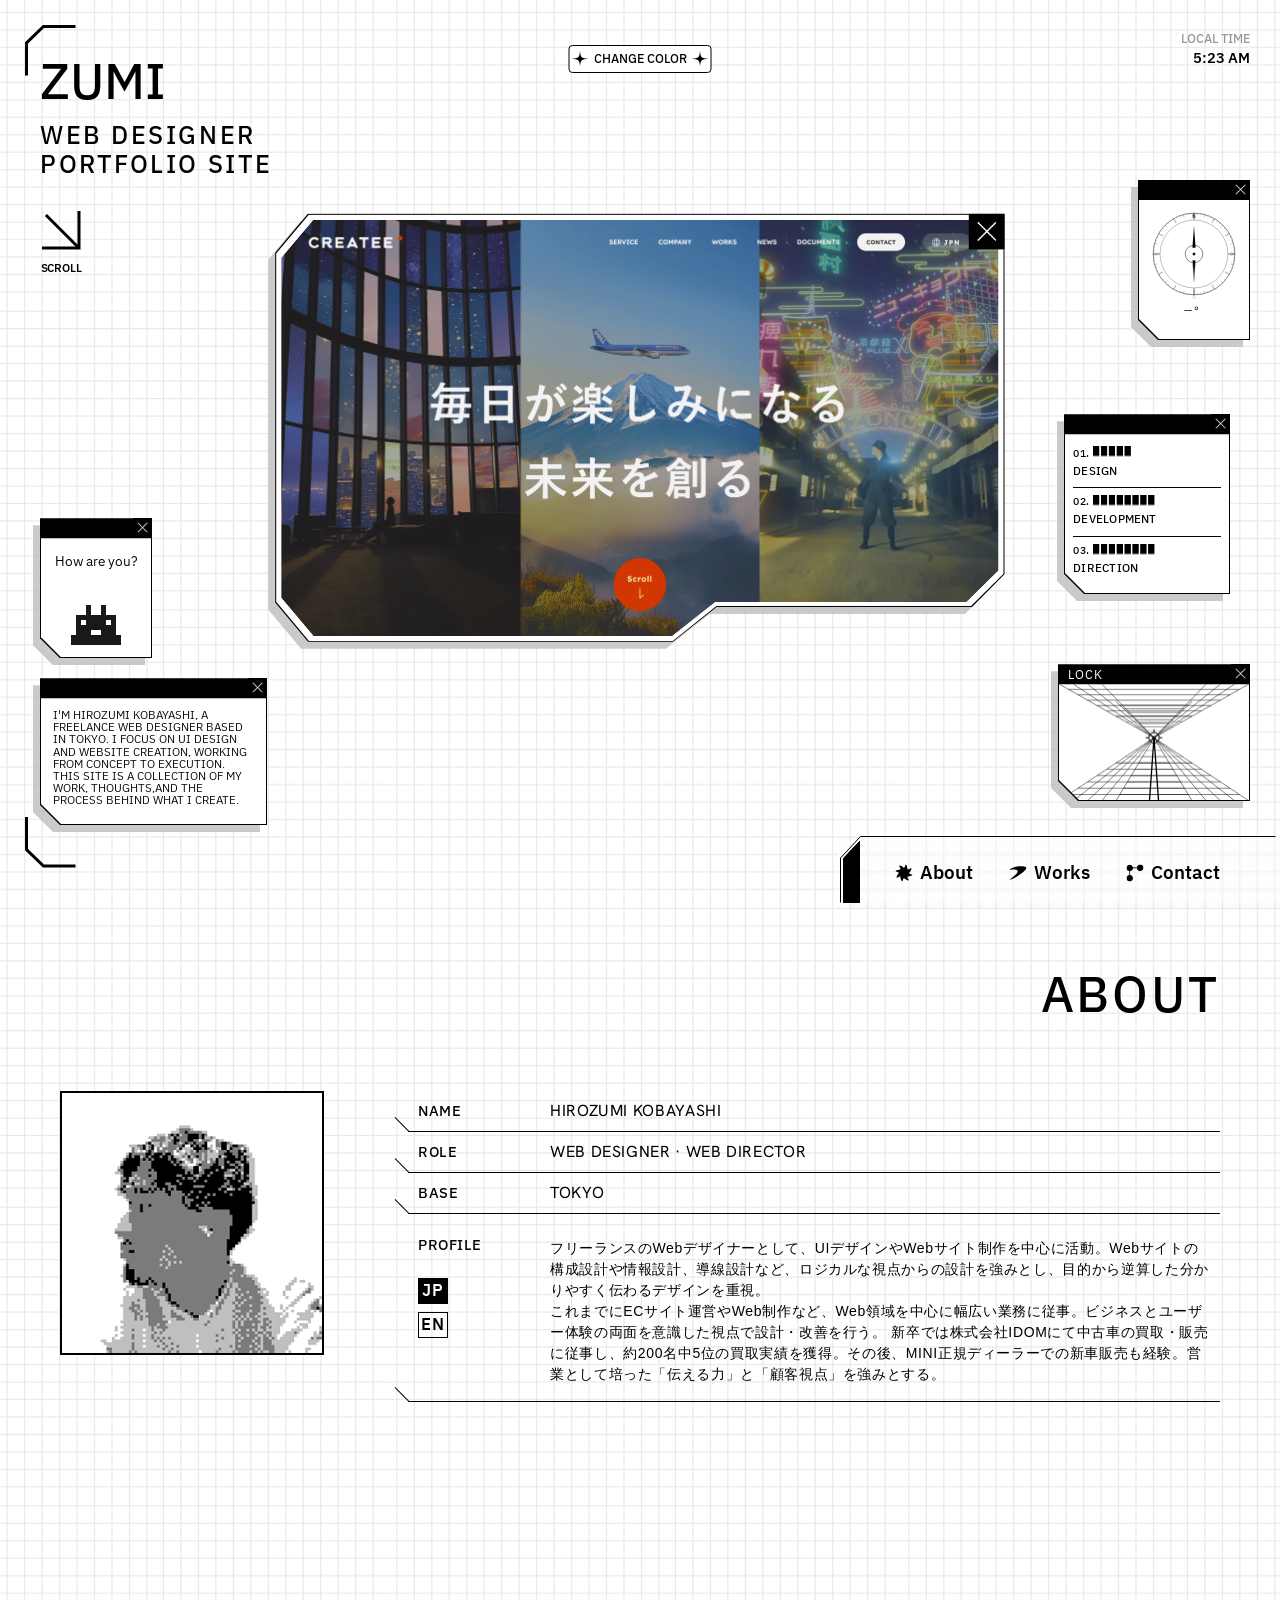
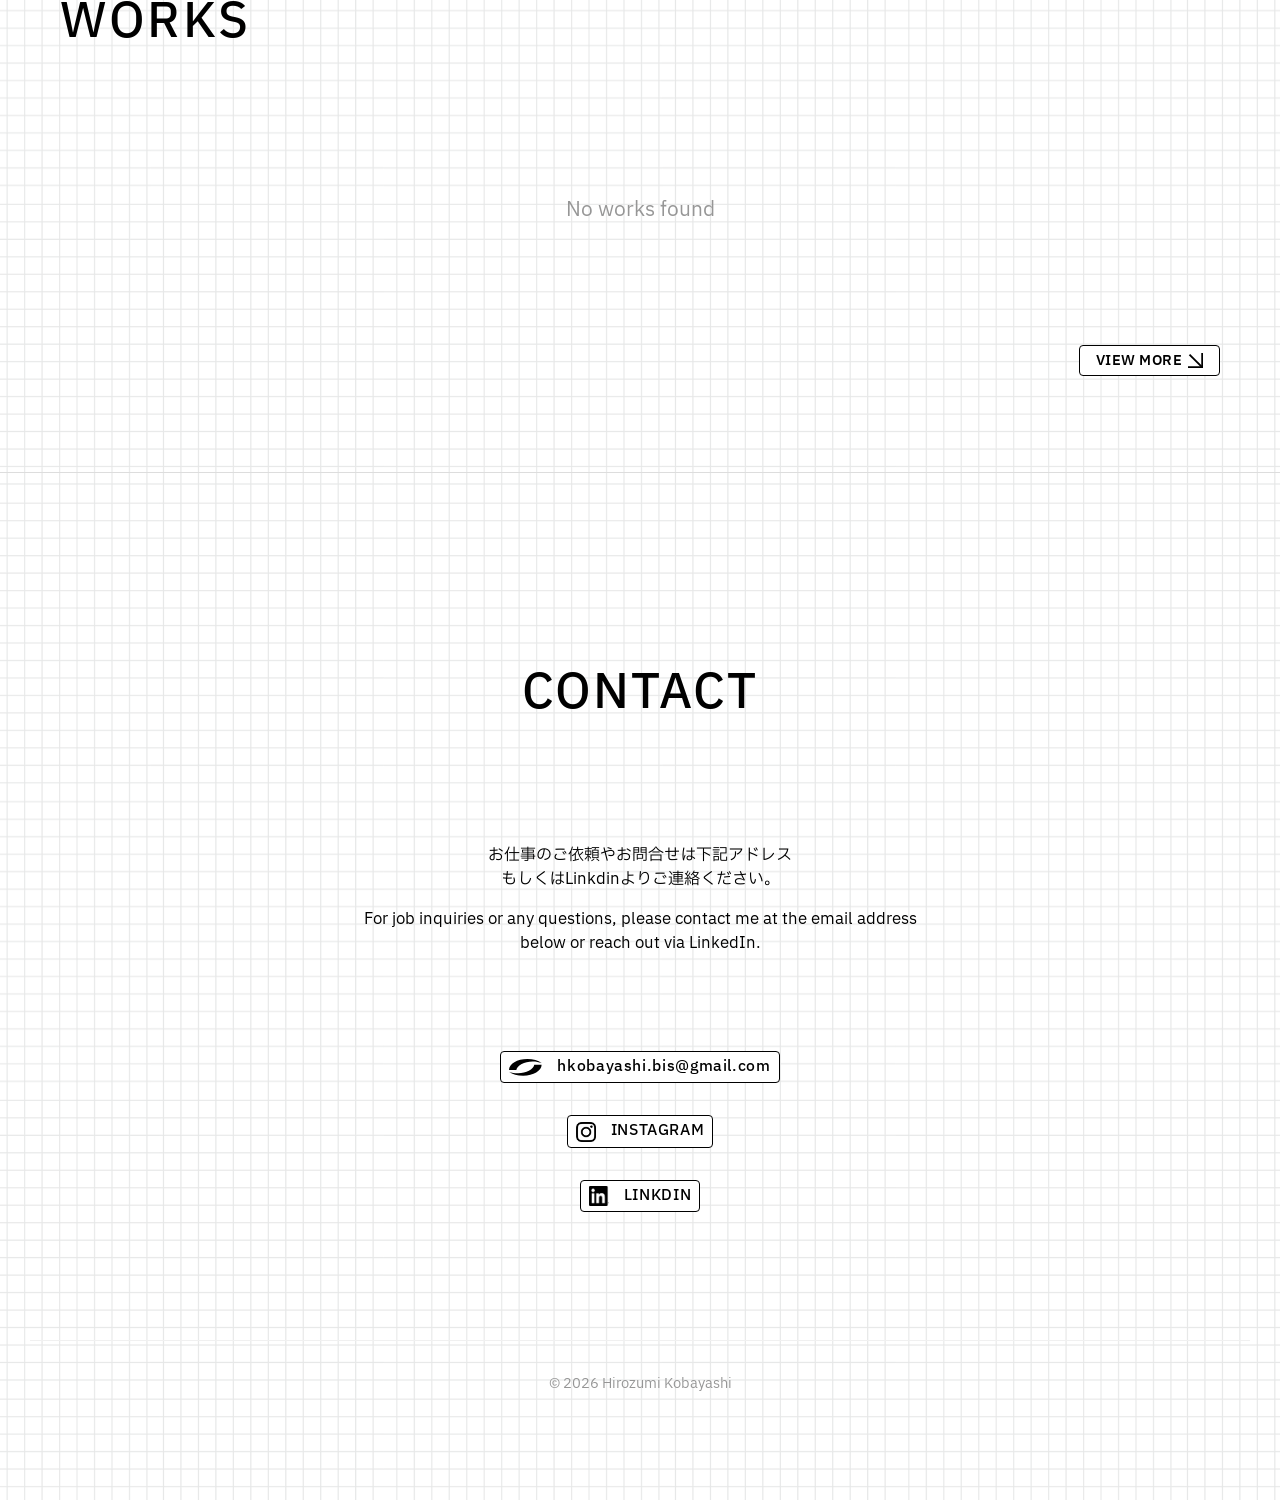
==== commit 4888c9c2: "りんくどいん修正" ====
--- a/index.html
+++ b/index.html
@@ -382,7 +382,7 @@
                             </a>
 
                             <!-- LinkedIn -->
-                            <a href="www.linkedin.com/in/zumi3132" class="link-box linkedin-link" target="_blank"
+                            <a href="https://www.linkedin.com/in/zumi3132/" class="link-box linkedin-link" target="_blank"
                                 rel="noopener noreferrer">
                                 <figure class="icon-box">
                                     <div class="icon-shadow"></div>
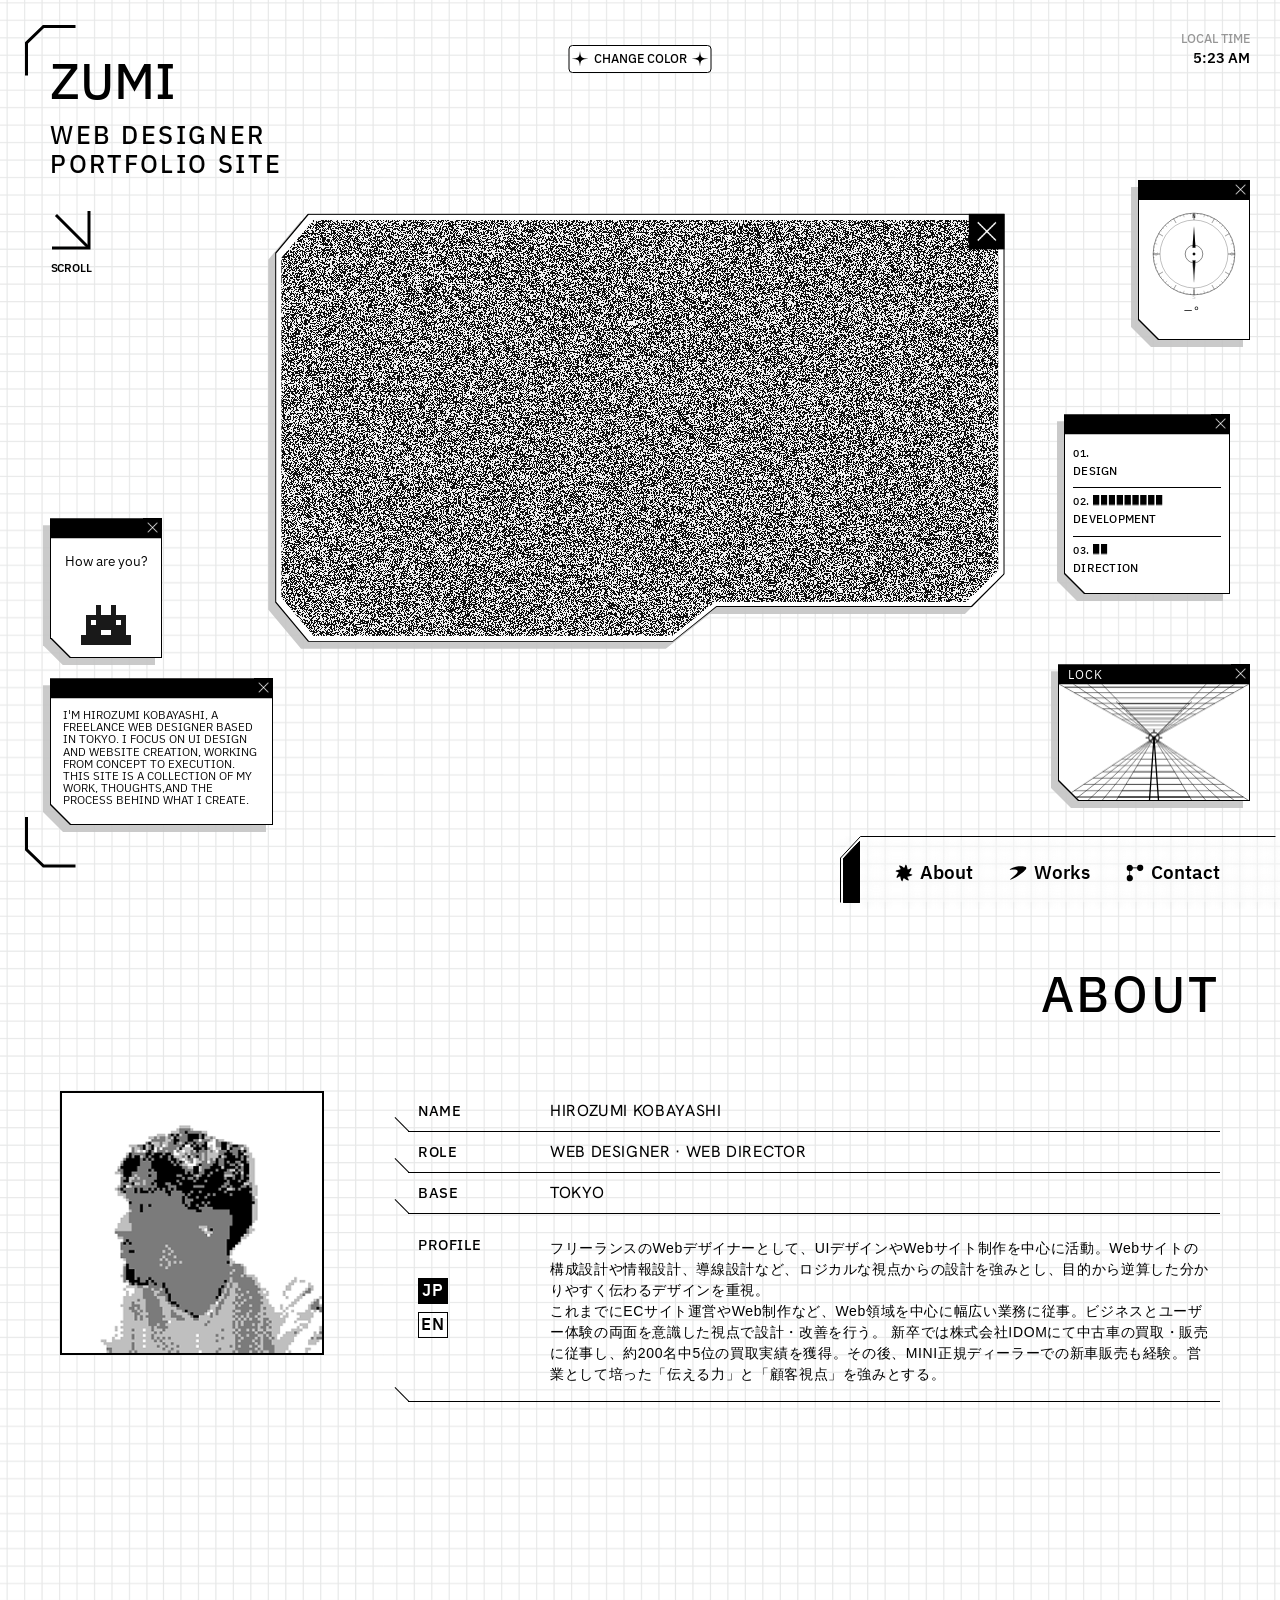
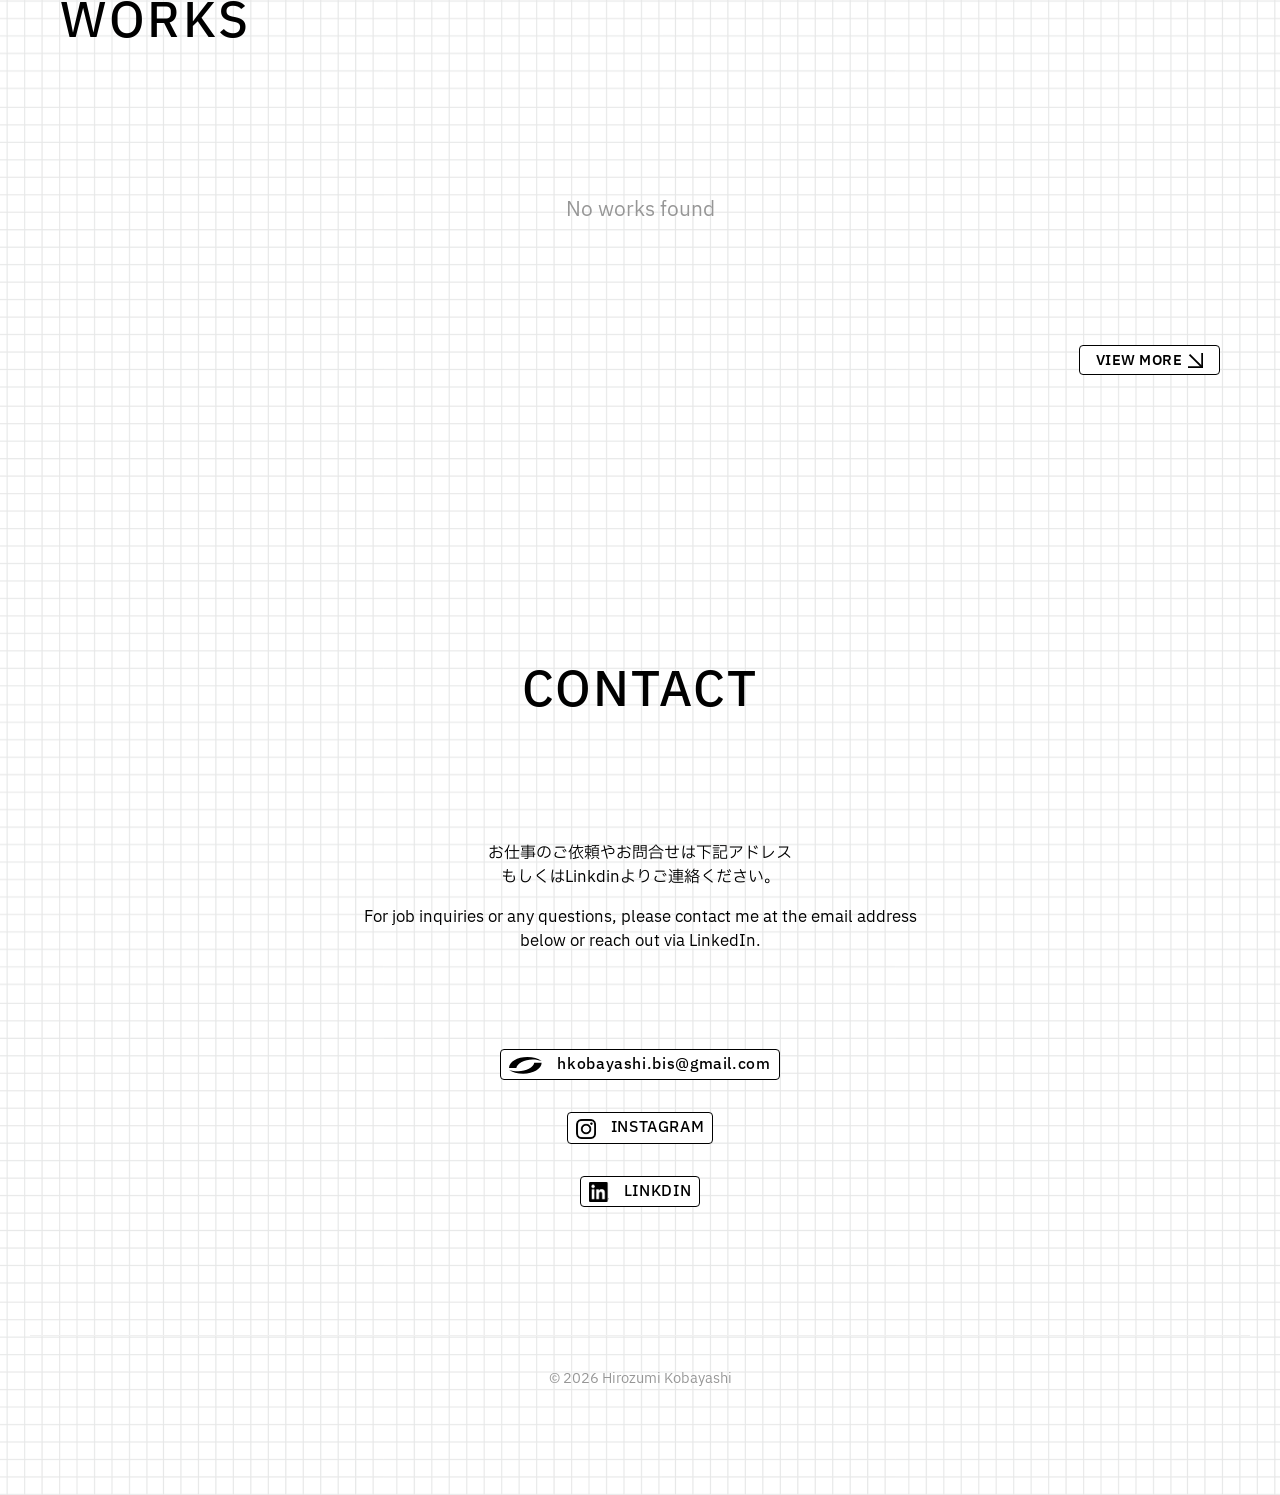
==== commit 4b83c809: "リンクボタン修正" ====
--- a/index.html
+++ b/index.html
@@ -329,7 +329,7 @@
                     <div class="loading">Loading works...</div>
                 </div>
                 <div class="link-wrapper">
-                    <a href="./archive.html" class="link-btn" target="_blank" rel="noopener noreferrer">
+                    <a href="./archive.html" class="link-btn">
                         <span>VIEW MORE</span><svg xmlns="http://www.w3.org/2000/svg" width="15" height="15"
                             viewBox="0 0 39 39" fill="none">
                             <path d="M37 0V37H0" stroke-width="5"></path>
--- a/style.css
+++ b/style.css
@@ -20,7 +20,8 @@
 
 html, body {
   width: 100%;
-  height: 100%;
+  height: auto;
+  min-height: 100vh;
 }
 
 body {
@@ -132,7 +133,7 @@
   color: var(--color-primary);
   background-color: var(--color-secondary); 
   border: 1px solid var(--color-primary); 
-  padding: 4px 16px;
+  padding: 4px 16px 3px;
   border-radius: 4px;
   cursor: pointer;
   align-items: center;
--- a/assets/css/main.css
+++ b/assets/css/main.css
@@ -22,7 +22,7 @@
   right: 0;
   background: transparent;
   z-index: 1000;
-  padding: 0 ;
+  padding: 0;
 }
 
 .header-container {
@@ -166,10 +166,10 @@
 #btn-toggle path {
   fill: var(--color-primary);
 }
-#btn-toggle :hover{
+#btn-toggle:hover {
   color: var(--color-secondary);
 }
-#btn-toggle :hover path {
+#btn-toggle:hover path {
   fill: var(--color-secondary);
 }
 #btn-toggle.active {
@@ -179,8 +179,20 @@
 #btn-toggle.active path {
   fill: var(--color-secondary);
 }
-#btn-toggle.active :hover path {
+#btn-toggle.active:hover path {
   fill: var(--color-primary);
+}
+@media only screen and (max-width: 980px) {
+  .header-bg{
+    opacity: 0;
+  }
+  #btn-toggle {
+    font-size: 10px;
+  }
+  #btn-toggle svg {
+    width: 12px;
+    height: 12px;
+}
 }
 /* Hero Section */
 .hero-section {
@@ -192,9 +204,8 @@
   display: grid;
   grid-template-columns: 1fr 1fr;
   gap: 64px;
-  max-width: 1280px;
   margin: 0 auto;
-  padding: 0 40px;
+  padding: 0 50px;
   align-items: center;
   height: 85vh;
 }
@@ -300,6 +311,15 @@
   letter-spacing: 0.05em;
   color: #aaa;
   min-height: 1em;
+}
+
+@media only screen and (max-width: 980px) {
+  .hero-subtitle{
+    margin-bottom: 10px;
+  }
+  .shadow-wrapper:has(.compass-box) {
+    display: none;
+  }
 }
 .scroll-btn {
   display: inline-flex;
@@ -317,7 +337,6 @@
   font-weight: 600;
   line-height: normal;
   letter-spacing: -0.22px;
-
 }
 .scroll-btn path,
 .scroll-btn line {
@@ -332,7 +351,7 @@
   top: 20%;
   right: 30px;
 }
-.hero-left-bottom{
+.hero-left-bottom {
   width: 40%;
 }
 .shadow-wrapper:has(.intro-txt) {
@@ -361,9 +380,11 @@
 .intro-txt .box-inner {
   padding: 12px 12px 17px 12px;
 }
-.intro-txt .box-inner p{
+.intro-txt .box-inner p {
   overflow: hidden;
-   animation: typing 2s steps(11), typingEffect .5s step-end infinite alternate;
+  animation:
+    typing 2s steps(11),
+    typingEffect 0.5s step-end infinite alternate;
 }
 
 /* 影 */
@@ -389,10 +410,22 @@
   height: auto;
   aspect-ratio: 1 / 1;
   background: url("../images/close-b.png") no-repeat center center / contain;
-   background-color: var(--color-primary);
+  background-color: var(--color-primary);
   z-index: 3;
 }
-
+@media only screen and (max-width: 980px) {
+  .card-shadow#no1 {
+    width: 85%;
+    position: relative;
+    top: auto;
+    right: auto;
+    transform: none;
+    margin: 20px auto 0;
+  }
+  .scroll-btn {
+    display: none;
+  }
+}
 
 /* 黒い細ボーダー */
 .card-border-outer {
@@ -410,11 +443,10 @@
     4.5% 98%,
     0 89%
   );
-   --ease-out-cubic: cubic-bezier(0.33, 1, 0.68, 1);
+  --ease-out-cubic: cubic-bezier(0.33, 1, 0.68, 1);
 
   transition: rotate 0.2s var(--ease-out-cubic);
 }
-
 
 /* 白い太ボーダー */
 .card-border-inner {
@@ -436,7 +468,7 @@
   height: 100%;
   object-fit: cover;
 }
-.card-content .transparent{
+.card-content .transparent {
   background:
     repeating-radial-gradient(#000 0 0.0001%, var(--color-secondary) 0 0.0002%)
       50% 0/2500px 2500px,
@@ -454,21 +486,21 @@
       60% 50%;
   }
 }
-.shadow-wrapper::before{
+.shadow-wrapper::before {
   content: "";
-    position: absolute;
-    top: 0;
-    right: 0;
-    height: 19px;
-    aspect-ratio: 1 / 1;
-    background: url("../images/close-b.png") no-repeat center center / contain;
-    background-color: var(--color-primary);
-    z-index: 3;
+  position: absolute;
+  top: 0;
+  right: 0;
+  height: 19px;
+  aspect-ratio: 1 / 1;
+  background: url("../images/close-b.png") no-repeat center center / contain;
+  background-color: var(--color-primary);
+  z-index: 3;
 }
 .shadow-wrapper:has(.meter-container) {
-    position: absolute;
-    bottom:34%;
-    right: 50px;
+  position: absolute;
+  bottom: 34%;
+  right: 50px;
 }
 .meter-container {
   width: 166px;
@@ -489,7 +521,7 @@
   padding: 0.4rem 0 0.5rem;
   width: 90%;
   margin: 0 auto;
-      border-bottom: 1px solid var(--color-primary);
+  border-bottom: 1px solid var(--color-primary);
 }
 .row:last-child {
   border-bottom: 1.5px solid var(--color-text-primary);
@@ -591,17 +623,16 @@
   overflow: hidden;
   position: relative;
 }
-.image-shadow{
+.image-shadow {
   background-color: var(--color-primary);
   width: 100%;
   height: 100%;
   position: absolute;
   top: 0;
   left: 0;
-  mix-blend-mode:lighten;
+  mix-blend-mode: lighten;
   opacity: 0.8;
 }
-
 
 .about-image {
   width: 100%;
@@ -790,7 +821,6 @@
   margin-top: 40px;
   width: 100%;
 }
-
 
 .portfolio-gallery,
 .portfolio-grid {
@@ -880,7 +910,6 @@
 
 /* Footer */
 .site-footer {
-  border-top: 1px solid #ddd;
   padding: 96px 30px 10px;
 }
 
@@ -930,7 +959,7 @@
   gap: 32px;
   width: auto;
 }
-.contact-links a svg path{
+.contact-links a svg path {
   fill: var(--color-primary);
 }
 
@@ -940,7 +969,7 @@
   justify-content: center;
   gap: 15px;
   border: 1px solid var(--color-primary);
-  padding: 4px 8px;
+  padding: 4px 8px 3px;
   border-radius: 4px;
   background: white;
   font-size: 15px;
@@ -957,7 +986,9 @@
   background: var(--color-primary);
   color: white;
 }
-
+.link-box:hover svg,.link-box:hover figure img{
+  filter: invert(1);
+}
 .contact-icon {
   width: 20px;
   height: 20px;
@@ -1064,45 +1095,59 @@
   color: var(--color-primary);
 }
 
-/* Responsive Design */
-@media (max-width: 1024px) {
-  .hero-container,
-  .portfolio-gallery,
-  .portfolio-grid,
-  .related-works-grid {
-    grid-template-columns: 1fr;
-  }
-
-  .about-content {
-    grid-template-columns: 1fr;
-  }
-
-  h1 {
-    font-size: 80px;
-  }
-
-  .hero-title {
-    font-size: 100px;
-  }
-
-  h2 {
-    font-size: 48px;
-  }
-}
-
-@media (max-width: 768px) {
+@media screen and (max-width: 980px) {
+  .label{
+    font-size: 10px;
+  }
+  .screen-frame{
+    left: 10px;
+  }
+  .screen-frame.top{
+    top: 10px;
+  }
+  .screen-frame.bottom{
+    display: none;
+  }
+  .contact-header h2{
+    font-size: 36px;
+    letter-spacing: 1.44px;
+    margin-bottom: 0px;
+  }
+  .contact-header{
+    margin-bottom: 24px;
+  }
   .site-header {
-    padding: 20px;
-  }
-
+    padding:0;
+    left: 0;
+    bottom:2dvh;
+  }
+.header-border svg{
+  display: none;
+}
   .header-container {
     flex-direction: column;
-    gap: 20px;
+  }
+  .site-nav{
+    width: 100%;
+     position: static;
+     transform: none;
+     justify-content: center;
   }
 
   .nav-menu {
-    gap: 20px;
-    font-size: 14px;
+    gap: 14px;
+  }
+  /* .nav-link {
+    font-size: 14px!important;
+  } */
+  .nav-item{
+    background-color: var(--color-secondary);
+    padding: 3px 10px;
+    border: 1px solid var(--color-primary);
+    border-radius: 4px;
+  }
+  .nav-item a svg{
+    display: flex;
   }
 
   .hero-section {
@@ -1112,38 +1157,76 @@
 
   .hero-container {
     gap: 32px;
-    padding: 0 20px;
+    padding: 0 30px;
+    width: 100%;
+    grid-template-columns: 1fr;
+    height: auto;
+  }
+  .hero-left {
+    width: 100%;
   }
 
   .hero-title {
-    font-size: 60px;
+    font-size: 36px;
+    margin-bottom: 10px;
   }
 
   .hero-subtitle h2 {
-    font-size: 32px;
-    letter-spacing: 1.28px;
+    font-size: 24px;
+    white-space: nowrap;
+  }
+  .hero-left-bottom {
+    display: none;
+  }
+  .shadow-wrapper:has(.intro-txt){
+    width: 60%;
+  }
+
+.shadow-wrapper:has(.meter-container) {
+  display: none;
+  }
+  .meter-container {
+    width: 120px;
+    height: auto;
+  }
+  .shadow-wrapper:has(.monster-container) {
+    display: none;
+  }
+  .shadow-wrapper:has(.scope-wrap){
+    display: none;
+  }
+  .monster-container {
+    width: 80px!important;
+    height: 100px!important;
+  }
+  .speech{
+    font-size: 10px!important;
+    margin-top: 8px!important;
   }
 
   .about-section {
-    padding: 48px 20px;
+    padding: 48px 10px 48px 0px;
   }
 
   .about-wrapper {
-    padding: 0 20px;
+    padding: 0;
   }
 
   .about-title {
-    font-size: 48px;
-    letter-spacing: 1.92px;
     margin-bottom: 48px;
   }
-
+.about-profile{
+    grid-template-columns: 1fr;
+    gap: 32px;
+}
   .about-content {
     grid-template-columns: 1fr;
     gap: 32px;
     align-items: center;
   }
-
+.language-toggle{
+    flex-direction: row;
+}
   .about-image-container {
     margin: 0 auto;
   }
@@ -1190,7 +1273,7 @@
   }
 }
 
-@media (max-width: 480px) {
+@media only screen and (max-width: 480px) {
   .hero-title {
     font-size: 40px;
   }
@@ -1220,8 +1303,10 @@
   }
 
   .profile-header {
-    flex-direction: column;
-    align-items: flex-start;
+    flex-direction:row;
+     gap: 16px;
+     justify-content: space-between;
+     width: 100%;
   }
 
   .metadata-label {
@@ -1233,8 +1318,9 @@
   }
 
   .lang-btn {
-    font-size: 11px;
-    padding: 5px 10px;
+    font-size: 12px;
+    padding: 3px 10px;
+    width: auto;
   }
 
   .profile-text {
@@ -1254,10 +1340,6 @@
 
   .nav-link {
     font-size: 14px;
-  }
-
-  .header-container {
-    padding: 0 20px;
   }
 }
 
@@ -1326,7 +1408,8 @@
   opacity: 0;
   transition: opacity 0.2s ease-in-out;
   z-index: 1;
-  filter: brightness(105%) contrast(90%) hue-rotate(25deg) opacity(99%) saturate(109%);
+  filter: brightness(105%) contrast(90%) hue-rotate(25deg) opacity(99%)
+    saturate(109%);
 }
 
 .slide.active {
@@ -1338,58 +1421,74 @@
   width: 100%;
   height: 100%;
   object-fit: cover;
-  aspect-ratio: 487	/306;
+  aspect-ratio: 487 /306;
 }
 .shadow-wrapper:has(.scope-wrap) {
-    position: absolute;
-    width: 15%;
-    max-width: 250px;
-    bottom: 11%;
-    right: 30px;
-}
-.scope-wrap{
-    background:var(--color-primary);
-    display:flex;
-    flex-direction:column;
-    align-items:center;
-    justify-content:center;
-    clip-path: polygon(0 0, 100% 0, 100% 100%, 20px 100%, 0 calc(100% - 20px));
-    padding: 20px 1px 1px 1px;
-    position:relative;
-}
-  .screen{
-    position:relative;
-    width:100%;
-    max-width:640px;
-    aspect-ratio:640/390;
-    overflow:hidden;
-    background:var(--color-secondary);
-    clip-path: inherit;
-  }
-  canvas{position:absolute;inset:0;width:100%;height:100%;}
-  .readout-scope{
-    color:var(--color-secondary);
-    font-size:12px;
-    letter-spacing:0.1em;
-    animation:blk 3.5s step-end infinite;
-    text-align: center;
-    position: absolute;
-    left: 5%;
-    top:1%;
-  }
-  @keyframes blk{
-    0%,72%{opacity:1}
-    75%{opacity:0}
-    80%{opacity:1}
-    84%{opacity:0}
-    88%{opacity:1}
-  }
+  position: absolute;
+  width: 15%;
+  max-width: 250px;
+  bottom: 11%;
+  right: 30px;
+}
+.scope-wrap {
+  background: var(--color-primary);
+  display: flex;
+  flex-direction: column;
+  align-items: center;
+  justify-content: center;
+  clip-path: polygon(0 0, 100% 0, 100% 100%, 20px 100%, 0 calc(100% - 20px));
+  padding: 20px 1px 1px 1px;
+  position: relative;
+}
+.screen {
+  position: relative;
+  width: 100%;
+  max-width: 640px;
+  aspect-ratio: 640/390;
+  overflow: hidden;
+  background: var(--color-secondary);
+  clip-path: inherit;
+}
+canvas {
+  position: absolute;
+  inset: 0;
+  width: 100%;
+  height: 100%;
+}
+.readout-scope {
+  color: var(--color-secondary);
+  font-size: 12px;
+  letter-spacing: 0.1em;
+  animation: blk 3.5s step-end infinite;
+  text-align: center;
+  position: absolute;
+  left: 5%;
+  top: 1%;
+}
+@keyframes blk {
+  0%,
+  72% {
+    opacity: 1;
+  }
+  75% {
+    opacity: 0;
+  }
+  80% {
+    opacity: 1;
+  }
+  84% {
+    opacity: 0;
+  }
+  88% {
+    opacity: 1;
+  }
+}
 /* * モンスターの基本設定 */
 .shadow-wrapper:has(.monster-container) {
-    width: 112px;
+  width: 112px;
 }
 .monster-container {
-   width: 112px;
+  width: 112px;
   height: 140px;
   display: flex;
   flex-direction: column;
@@ -1407,7 +1506,7 @@
   clip-path: inherit; /* 同じ形にする */
   position: relative;
 }
-.speech{
+.speech {
   margin: 15px auto 0;
   text-align: center;
   font-size: 13px;
@@ -1416,7 +1515,11 @@
 :root {
   --px-size: 5px; /* 1ピクセルの大きさ */
 }
-
+@media only screen and (max-width: 980px) {
+  :root {
+    --px-size: 3px; /* 小さい画面ではピクセルサイズを小さく */
+  }
+}
 .pixel-monster {
   position: absolute;
   bottom: 40%;
@@ -1433,8 +1536,8 @@
     calc(var(--px-size) * 3) calc(var(--px-size) * 1) var(--color-primary),
     calc(var(--px-size) * 6) 0 var(--color-primary),
     calc(var(--px-size) * 6) calc(var(--px-size) * 1) var(--color-primary),
-    /* 胴体 */
-    calc(var(--px-size) * 1) calc(var(--px-size) * 2) var(--color-primary),
+    /* 胴体 */ calc(var(--px-size) * 1) calc(var(--px-size) * 2)
+      var(--color-primary),
     calc(var(--px-size) * 2) calc(var(--px-size) * 2) var(--color-primary),
     calc(var(--px-size) * 3) calc(var(--px-size) * 2) var(--color-primary),
     calc(var(--px-size) * 4) calc(var(--px-size) * 2) var(--color-primary),
@@ -1442,17 +1545,19 @@
     calc(var(--px-size) * 6) calc(var(--px-size) * 2) var(--color-primary),
     calc(var(--px-size) * 7) calc(var(--px-size) * 2) var(--color-primary),
     calc(var(--px-size) * 8) calc(var(--px-size) * 2) var(--color-primary),
-    /* 目の列：白い目を2個配置 */
-    calc(var(--px-size) * 1) calc(var(--px-size) * 3) var(--color-primary),
-    calc(var(--px-size) * 2) calc(var(--px-size) * 3) var(--color-secondary),  /* 左目 */
-    calc(var(--px-size) * 3) calc(var(--px-size) * 3) var(--color-primary),
+    /* 目の列：白い目を2個配置 */ calc(var(--px-size) * 1)
+      calc(var(--px-size) * 3) var(--color-primary),
+    calc(var(--px-size) * 2) calc(var(--px-size) * 3) var(--color-secondary),
+    /* 左目 */ calc(var(--px-size) * 3) calc(var(--px-size) * 3)
+      var(--color-primary),
     calc(var(--px-size) * 4) calc(var(--px-size) * 3) var(--color-primary),
     calc(var(--px-size) * 5) calc(var(--px-size) * 3) var(--color-primary),
     calc(var(--px-size) * 6) calc(var(--px-size) * 3) var(--color-primary),
-    calc(var(--px-size) * 7) calc(var(--px-size) * 3) var(--color-secondary),  /* 右目 */
-    calc(var(--px-size) * 8) calc(var(--px-size) * 3) var(--color-primary),
-    /* 口の上の列 */
-    calc(var(--px-size) * 1) calc(var(--px-size) * 4) var(--color-primary),
+    calc(var(--px-size) * 7) calc(var(--px-size) * 3) var(--color-secondary),
+    /* 右目 */ calc(var(--px-size) * 8) calc(var(--px-size) * 3)
+      var(--color-primary),
+    /* 口の上の列 */ calc(var(--px-size) * 1) calc(var(--px-size) * 4)
+      var(--color-primary),
     calc(var(--px-size) * 2) calc(var(--px-size) * 4) var(--color-primary),
     calc(var(--px-size) * 3) calc(var(--px-size) * 4) var(--color-primary),
     calc(var(--px-size) * 4) calc(var(--px-size) * 4) var(--color-primary),
@@ -1460,17 +1565,18 @@
     calc(var(--px-size) * 6) calc(var(--px-size) * 4) var(--color-primary),
     calc(var(--px-size) * 7) calc(var(--px-size) * 4) var(--color-primary),
     calc(var(--px-size) * 8) calc(var(--px-size) * 4) var(--color-primary),
-    /* 口のある最下層 */
-    calc(var(--px-size) * 1) calc(var(--px-size) * 5) var(--color-primary),
+    /* 口のある最下層 */ calc(var(--px-size) * 1) calc(var(--px-size) * 5)
+      var(--color-primary),
     calc(var(--px-size) * 2) calc(var(--px-size) * 5) var(--color-primary),
     calc(var(--px-size) * 3) calc(var(--px-size) * 5) var(--color-primary),
-    calc(var(--px-size) * 4) calc(var(--px-size) * 5) #fff, /* 口の空白（白） */
-    calc(var(--px-size) * 5) calc(var(--px-size) * 5) #fff, /* 口の空白（白） */
-    calc(var(--px-size) * 6) calc(var(--px-size) * 5) var(--color-primary),
+    calc(var(--px-size) * 4) calc(var(--px-size) * 5) #fff,
+    /* 口の空白（白） */ calc(var(--px-size) * 5) calc(var(--px-size) * 5) #fff,
+    /* 口の空白（白） */ calc(var(--px-size) * 6) calc(var(--px-size) * 5)
+      var(--color-primary),
     calc(var(--px-size) * 7) calc(var(--px-size) * 5) var(--color-primary),
     calc(var(--px-size) * 8) calc(var(--px-size) * 5) var(--color-primary),
-      /* 最下層 */
-    calc(var(--px-size) * 0) calc(var(--px-size) * 6) var(--color-primary),
+    /* 最下層 */ calc(var(--px-size) * 0) calc(var(--px-size) * 6)
+      var(--color-primary),
     calc(var(--px-size) * 1) calc(var(--px-size) * 6) var(--color-primary),
     calc(var(--px-size) * 2) calc(var(--px-size) * 6) var(--color-primary),
     calc(var(--px-size) * 3) calc(var(--px-size) * 6) var(--color-primary),
@@ -1480,8 +1586,8 @@
     calc(var(--px-size) * 7) calc(var(--px-size) * 6) var(--color-primary),
     calc(var(--px-size) * 8) calc(var(--px-size) * 6) var(--color-primary),
     calc(var(--px-size) * 9) calc(var(--px-size) * 6) var(--color-primary),
-  /* 最下層 */
-    calc(var(--px-size) * 0) calc(var(--px-size) * 7) var(--color-primary),
+    /* 最下層 */ calc(var(--px-size) * 0) calc(var(--px-size) * 7)
+      var(--color-primary),
     calc(var(--px-size) * 1) calc(var(--px-size) * 7) var(--color-primary),
     calc(var(--px-size) * 2) calc(var(--px-size) * 7) var(--color-primary),
     calc(var(--px-size) * 3) calc(var(--px-size) * 7) var(--color-primary),
@@ -1497,12 +1603,12 @@
 
 /* ポコポコ（2コマ）の動き */
 @keyframes pogo {
-  0%, 100% {
+  0%,
+  100% {
     transform: translateY(0) scale(1);
   }
   50% {
     /* 2コマ目で少し浮いて、少し縮む「ポコッ」とした動き */
     transform: translateY(calc(var(--px-size) * -1)) scale(1.02, 0.97);
-
-  }
-}+  }
+}
--- a/assets/css/archive.css
+++ b/assets/css/archive.css
@@ -62,13 +62,173 @@
   aspect-ratio: 59.719 /40.281;
   transition: transform 0.3s ease;
   filter: drop-shadow(-7px 7px 0 rgb(196, 196, 196, 0.9));
+  cursor: pointer;
 }
    
 .card-shadow:has(.works-content),.card-border-outer:has(.works-content){
   clip-path: polygon(0 4%, 4% 0, 100% 0, 100% 9%, 100% 82.5%, 95.5% 90%, 51% 90%, 45.5% 98%, 4.5% 98%, 0 89%);
   width: 100%;
 }
-
+@keyframes flicker {
+  0% {
+    opacity: 0.27861;
+  }
+  5% {
+    opacity: 0.34769;
+  }
+  10% {
+    opacity: 0.23604;
+  }
+  15% {
+    opacity: 0.90626;
+  }
+  20% {
+    opacity: 0.18128;
+  }
+  25% {
+    opacity: 0.83891;
+  }
+  30% {
+    opacity: 0.65583;
+  }
+  35% {
+    opacity: 0.67807;
+  }
+  40% {
+    opacity: 0.26559;
+  }
+  45% {
+    opacity: 0.84693;
+  }
+  50% {
+    opacity: 0.96019;
+  }
+  55% {
+    opacity: 0.08594;
+  }
+  60% {
+    opacity: 0.20313;
+  }
+  65% {
+    opacity: 0.71988;
+  }
+  70% {
+    opacity: 0.53455;
+  }
+  75% {
+    opacity: 0.37288;
+  }
+  80% {
+    opacity: 0.71428;
+  }
+  85% {
+    opacity: 0.70419;
+  }
+  90% {
+    opacity: 0.7003;
+  }
+  95% {
+    opacity: 0.36108;
+  }
+  100% {
+    opacity: 0.24387;
+  }
+}
+@keyframes glitchShadow {
+  0% {
+    box-shadow: 0.4389924193300864px 0 1px rgba(0,30,255,0.5), -0.4389924193300864px 0 1px rgba(255,0,80,0.3), 0 0 3px;
+  }
+  5% {
+    box-shadow: 2.7928974010788217px 0 1px rgba(0,30,255,0.5), -2.7928974010788217px 0 1px rgba(255,0,80,0.3), 0 0 3px;
+  }
+  10% {
+    box-shadow: 0.02956275843481219px 0 1px rgba(0,30,255,0.5), -0.02956275843481219px 0 1px rgba(255,0,80,0.3), 0 0 3px;
+  }
+  15% {
+    box-shadow: 0.40218538552878136px 0 1px rgba(0,30,255,0.5), -0.40218538552878136px 0 1px rgba(255,0,80,0.3), 0 0 3px;
+  }
+  20% {
+    box-shadow: 3.4794037899852017px 0 1px rgba(0,30,255,0.5), -3.4794037899852017px 0 1px rgba(255,0,80,0.3), 0 0 3px;
+  }
+  25% {
+    box-shadow: 1.6125630401149584px 0 1px rgba(0,30,255,0.5), -1.6125630401149584px 0 1px rgba(255,0,80,0.3), 0 0 3px;
+  }
+  30% {
+    box-shadow: 0.7015590085143956px 0 1px rgba(0,30,255,0.5), -0.7015590085143956px 0 1px rgba(255,0,80,0.3), 0 0 3px;
+  }
+  35% {
+    box-shadow: 3.896914047650351px 0 1px rgba(0,30,255,0.5), -3.896914047650351px 0 1px rgba(255,0,80,0.3), 0 0 3px;
+  }
+  40% {
+    box-shadow: 3.870905614848819px 0 1px rgba(0,30,255,0.5), -3.870905614848819px 0 1px rgba(255,0,80,0.3), 0 0 3px;
+  }
+  45% {
+    box-shadow: 2.231056963361899px 0 1px rgba(0,30,255,0.5), -2.231056963361899px 0 1px rgba(255,0,80,0.3), 0 0 3px;
+  }
+  50% {
+    box-shadow: 0.08084290417898504px 0 1px rgba(0,30,255,0.5), -0.08084290417898504px 0 1px rgba(255,0,80,0.3), 0 0 3px;
+  }
+  55% {
+    box-shadow: 2.3758461067427543px 0 1px rgba(0,30,255,0.5), -2.3758461067427543px 0 1px rgba(255,0,80,0.3), 0 0 3px;
+  }
+  60% {
+    box-shadow: 2.202193051050636px 0 1px rgba(0,30,255,0.5), -2.202193051050636px 0 1px rgba(255,0,80,0.3), 0 0 3px;
+  }
+  65% {
+    box-shadow: 2.8638780614874975px 0 1px rgba(0,30,255,0.5), -2.8638780614874975px 0 1px rgba(255,0,80,0.3), 0 0 3px;
+  }
+  70% {
+    box-shadow: 0.48874025155497314px 0 1px rgba(0,30,255,0.5), -0.48874025155497314px 0 1px rgba(255,0,80,0.3), 0 0 3px;
+  }
+  75% {
+    box-shadow: 1.8948491305757957px 0 1px rgba(0,30,255,0.5), -1.8948491305757957px 0 1px rgba(255,0,80,0.3), 0 0 3px;
+  }
+  80% {
+    box-shadow: 0.0833037308038857px 0 1px rgba(0,30,255,0.5), -0.0833037308038857px 0 1px rgba(255,0,80,0.3), 0 0 3px;
+  }
+  85% {
+    box-shadow: 0.09769827255241735px 0 1px rgba(0,30,255,0.5), -0.09769827255241735px 0 1px rgba(255,0,80,0.3), 0 0 3px;
+  }
+  90% {
+    box-shadow: 3.443339761481782px 0 1px rgba(0,30,255,0.5), -3.443339761481782px 0 1px rgba(255,0,80,0.3), 0 0 3px;
+  }
+  95% {
+    box-shadow: 2.1841838852799786px 0 1px rgba(0,30,255,0.5), -2.1841838852799786px 0 1px rgba(255,0,80,0.3), 0 0 3px;
+  }
+  100% {
+    box-shadow: 2.6208764473832513px 0 1px rgba(0,30,255,0.5), -2.6208764473832513px 0 1px rgba(255,0,80,0.3), 0 0 3px;
+  }
+}
+.works-card-container:hover .works-card-image::after {
+  content: " ";
+  display: block;
+  position: absolute;
+  top: 0;
+  left: 0;
+  bottom: 0;
+  right: 0;
+  background: rgba(18, 16, 16, 0.1);
+  opacity: 0;
+  z-index: 2;
+  pointer-events: none;
+  animation: flicker 0.15s infinite;
+}
+.works-card-container:hover .works-card-image::before {
+  content: " ";
+  display: block;
+  position: absolute;
+  top: 0;
+  left: 0;
+  bottom: 0;
+  right: 0;
+  background: linear-gradient(rgba(18, 16, 16, 0) 50%, rgba(0, 0, 0, 0.25) 50%), linear-gradient(90deg, rgba(255, 0, 0, 0.06), rgba(0, 255, 0, 0.02), rgba(0, 0, 255, 0.06));
+  z-index: 2;
+  background-size: 100% 2px, 3px 100%;
+  pointer-events: none;
+}
+.works-card-container:hover .works-card-image {
+  animation: glitchShadow 1.6s infinite;
+}
 
 /* =====================
    Card Image
@@ -88,6 +248,7 @@
   transition: background-size 0.3s ease;
   clip-path: polygon(0 0%, 4% 0, 100% 0, 100% 9%, 100% 81.5%, 95.5% 89%, 50.5% 89%, 45% 98%, 4.5% 98%, 0 89%);
   width: 100%;
+cursor: pointer;
 }
 
 
@@ -170,13 +331,13 @@
    ===================== */
 
 /* タブレット（768px以下） */
-@media (max-width: 768px) {
+@media (max-width: 980px) {
   .archive-section {
     padding: 64px 0;
   }
 
   .archive-container {
-    padding: 0 20px;
+    padding: 0 10%;
   }
 
   .archive-header h1 {
@@ -190,8 +351,8 @@
 
   /* グリッドを2カラムに */
   .works-grid {
-    grid-template-columns: repeat(2, 1fr);
-    gap: 30px;
+    grid-template-columns: repeat(1, 1fr);
+    gap: 50px;
   }
 
   .archive-header {
@@ -206,7 +367,7 @@
   }
 
   .archive-container {
-    padding: 0 16px;
+    padding: 0 8%;
   }
 
   .archive-header h1 {
@@ -220,8 +381,7 @@
 
   /* グリッドを1カラムに */
   .works-grid {
-    grid-template-columns: 1fr;
-    gap: 20px;
+      grid-template-columns: repeat(1, 1fr);
   }
 
   .archive-header {
@@ -229,7 +389,7 @@
   }
 
   .works-card-title {
-    font-size: 18px;
+    font-size: 14px;
   }
 
   .works-card-role {
